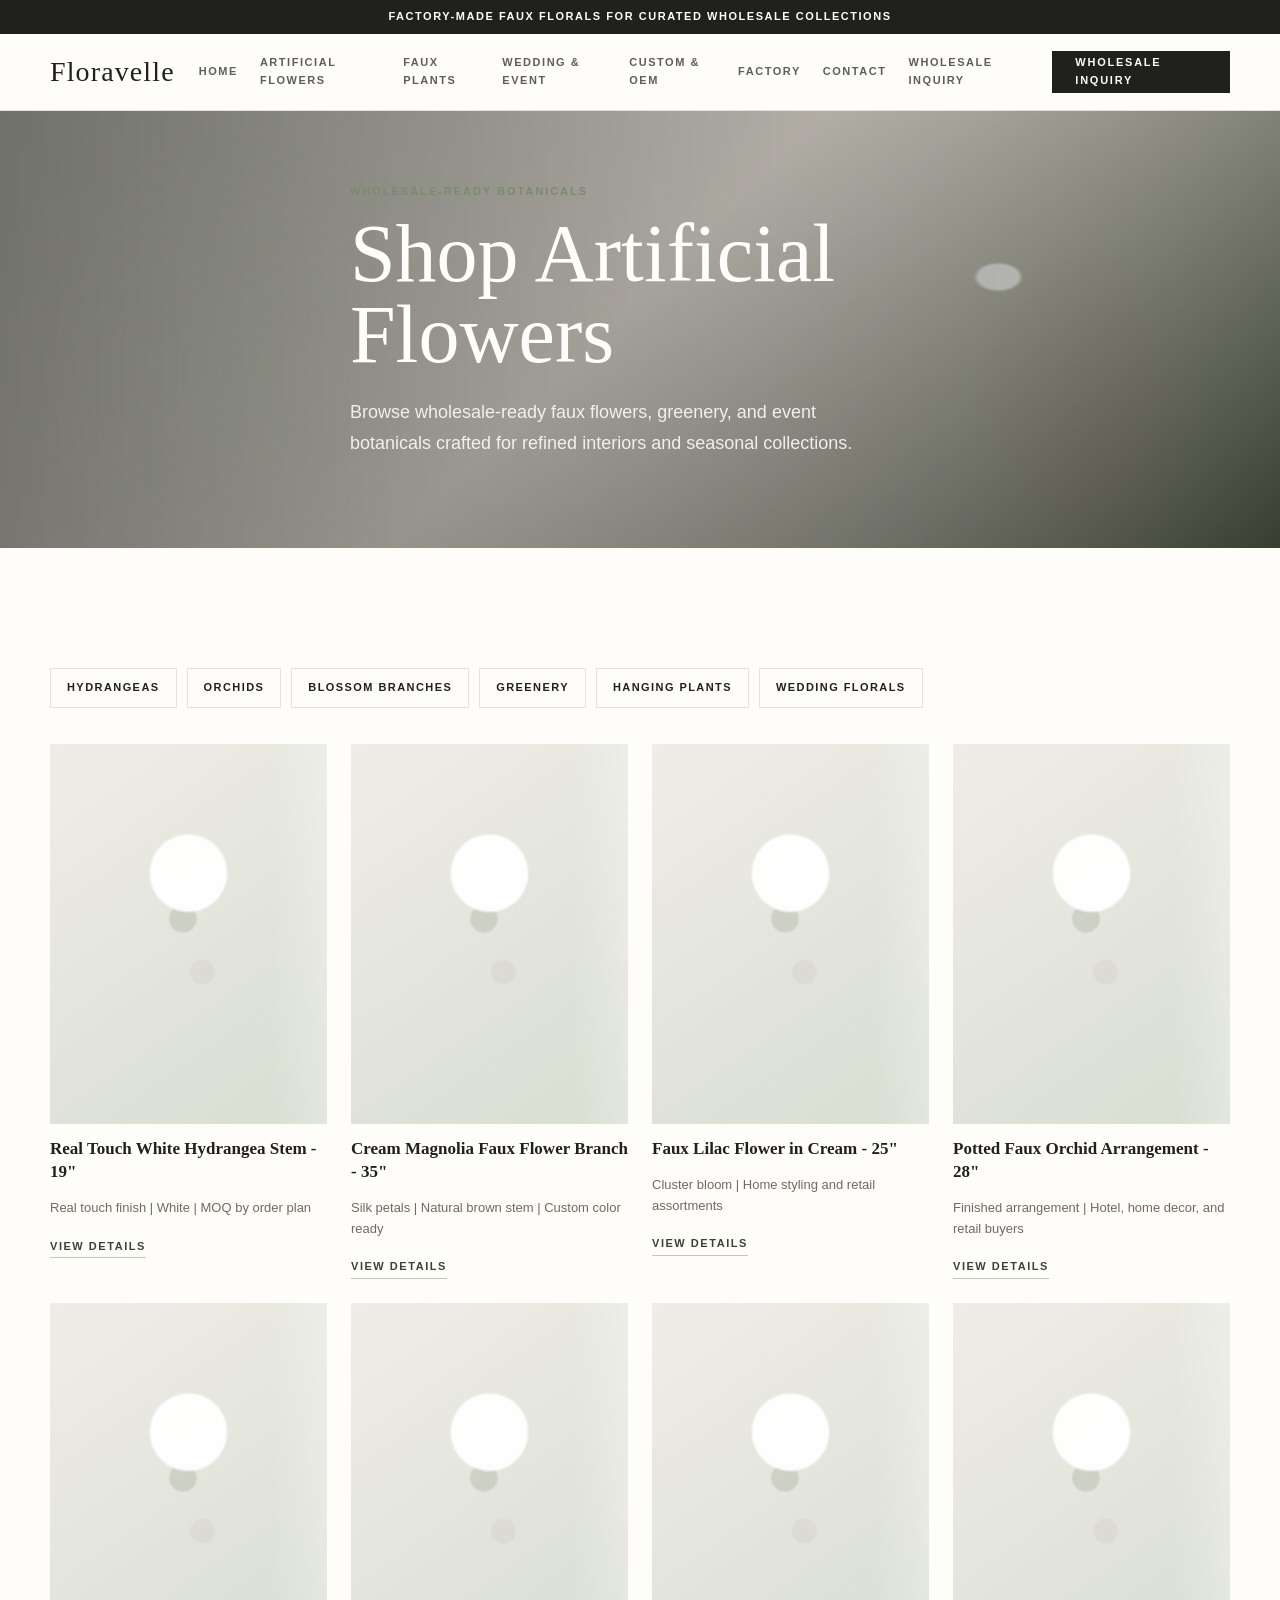
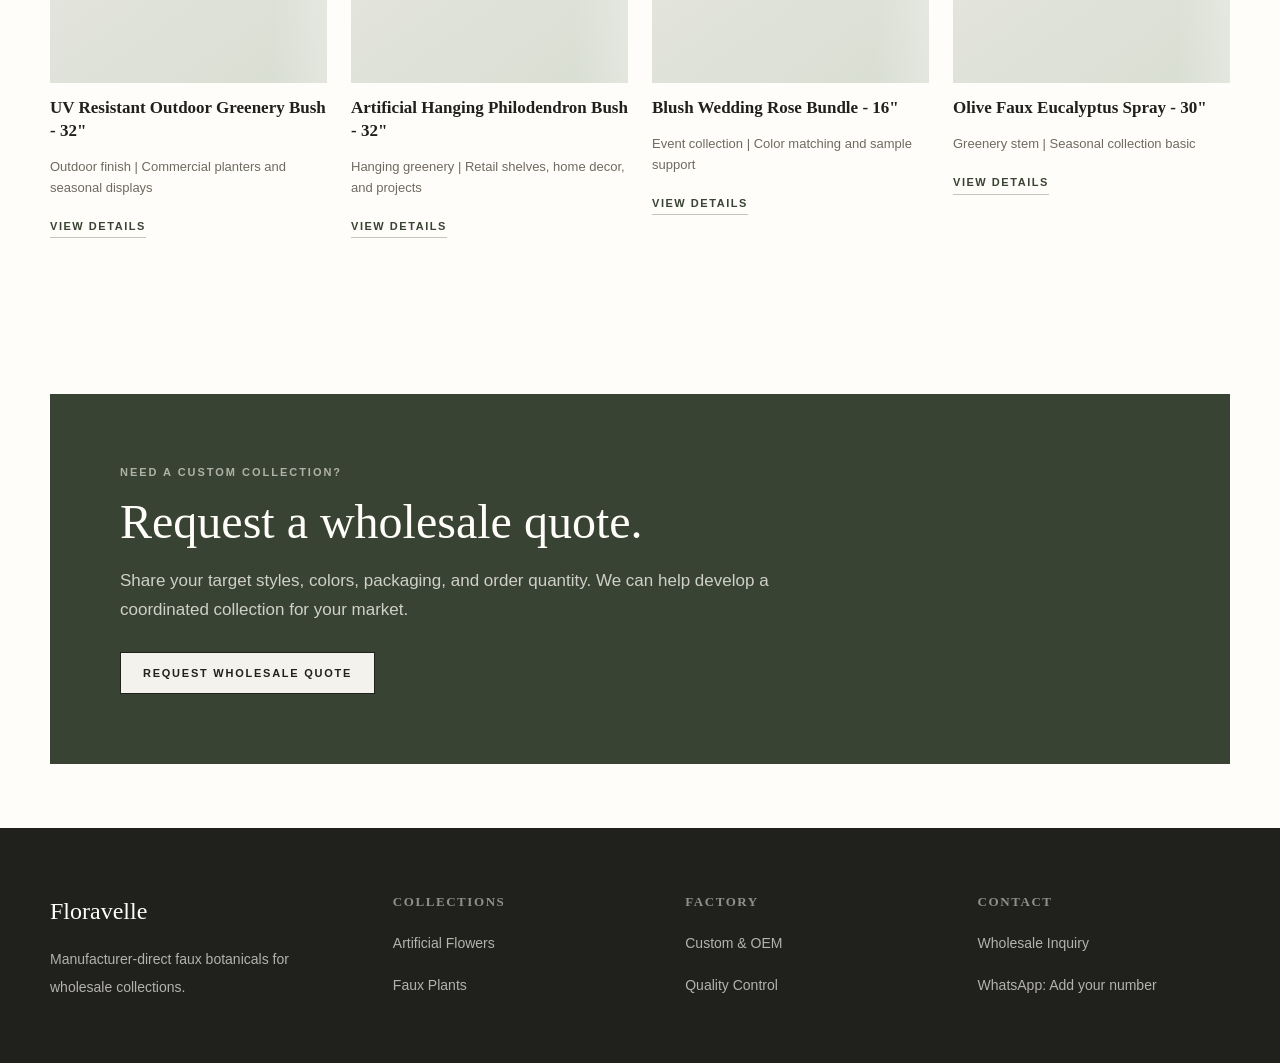
==== collections.html @ e28d82b3 "Initial Floravelle static prototype baseline" ====
<!doctype html>
<html lang="en" class="js">
<head>
  <meta charset="utf-8">
  <meta name="viewport" content="width=device-width, initial-scale=1">
  <title>Shop Artificial Flowers | Floravelle</title>
  <meta name="description" content="Wholesale-ready artificial flowers, faux greenery, hanging plants, and event botanicals for retailers, studios, and decor buyers.">
  <link rel="stylesheet" href="assets/css/styles.css">
  <script src="assets/js/site.js" defer></script>
</head>
<body>
  <div class="site-shell">
    <div class="top-note">Factory-made faux florals for curated wholesale collections</div>
    <header class="site-header">
      <div class="container nav">
        <a class="brand" href="index.html" data-brand>Floravelle</a>
        <button class="menu-toggle" type="button" aria-expanded="false" aria-label="Open navigation" data-menu-toggle>Menu</button>
        <nav class="nav-links" aria-label="Primary navigation" data-nav-links>
          <a href="index.html">Home</a>
          <a href="collections.html">Artificial Flowers</a>
          <a href="collections.html#plants">Faux Plants</a>
          <a href="collections.html#wedding">Wedding & Event</a>
          <a href="custom-oem.html">Custom & OEM</a>
          <a href="factory.html">Factory</a>
          <a href="contact.html">Contact</a>
          <a href="contact.html">Wholesale Inquiry</a>
        </nav>
        <a class="nav-action" href="contact.html">Wholesale Inquiry</a>
      </div>
    </header>

    <main>
      <section class="hero narrow">
        <div class="container hero-content">
          <div class="section-kicker">Wholesale-ready botanicals</div>
          <h1>Shop Artificial Flowers</h1>
          <p>Browse wholesale-ready faux flowers, greenery, and event botanicals crafted for refined interiors and seasonal collections.</p>
        </div>
      </section>

      <section class="section">
        <div class="container">
          <div class="filter-row" aria-label="Collection filters">
            <a class="chip" href="#hydrangeas">Hydrangeas</a>
            <a class="chip" href="#orchids">Orchids</a>
            <a class="chip" href="#branches">Blossom Branches</a>
            <a class="chip" href="#plants">Greenery</a>
            <a class="chip" href="#plants">Hanging Plants</a>
            <a class="chip" href="#wedding">Wedding Florals</a>
          </div>

          <div class="product-grid reveal-children">
            <article class="product-card" id="hydrangeas">
              <div class="product-image tall"></div>
              <h2 class="product-title">Real Touch White Hydrangea Stem - 19"</h2>
              <p class="product-meta">Real touch finish | White | MOQ by order plan</p>
              <a class="text-link" href="product.html">View Details</a>
            </article>
            <article class="product-card">
              <div class="product-image tall"></div>
              <h2 class="product-title">Cream Magnolia Faux Flower Branch - 35"</h2>
              <p class="product-meta">Silk petals | Natural brown stem | Custom color ready</p>
              <a class="text-link" href="product.html">View Details</a>
            </article>
            <article class="product-card">
              <div class="product-image tall"></div>
              <h2 class="product-title">Faux Lilac Flower in Cream - 25"</h2>
              <p class="product-meta">Cluster bloom | Home styling and retail assortments</p>
              <a class="text-link" href="product.html">View Details</a>
            </article>
            <article class="product-card" id="orchids">
              <div class="product-image tall"></div>
              <h2 class="product-title">Potted Faux Orchid Arrangement - 28"</h2>
              <p class="product-meta">Finished arrangement | Hotel, home decor, and retail buyers</p>
              <a class="text-link" href="product.html">View Details</a>
            </article>
            <article class="product-card" id="plants">
              <div class="product-image tall"></div>
              <h2 class="product-title">UV Resistant Outdoor Greenery Bush - 32"</h2>
              <p class="product-meta">Outdoor finish | Commercial planters and seasonal displays</p>
              <a class="text-link" href="product.html">View Details</a>
            </article>
            <article class="product-card">
              <div class="product-image tall"></div>
              <h2 class="product-title">Artificial Hanging Philodendron Bush - 32"</h2>
              <p class="product-meta">Hanging greenery | Retail shelves, home decor, and projects</p>
              <a class="text-link" href="product.html">View Details</a>
            </article>
            <article class="product-card" id="wedding">
              <div class="product-image tall"></div>
              <h2 class="product-title">Blush Wedding Rose Bundle - 16"</h2>
              <p class="product-meta">Event collection | Color matching and sample support</p>
              <a class="text-link" href="product.html">View Details</a>
            </article>
            <article class="product-card" id="branches">
              <div class="product-image tall"></div>
              <h2 class="product-title">Olive Faux Eucalyptus Spray - 30"</h2>
              <p class="product-meta">Greenery stem | Seasonal collection basic</p>
              <a class="text-link" href="product.html">View Details</a>
            </article>
          </div>
        </div>
      </section>

      <section class="section compact">
        <div class="container inquiry-panel">
          <div class="section-kicker">Need a custom collection?</div>
          <h2 class="section-title">Request a wholesale quote.</h2>
          <p class="lead">Share your target styles, colors, packaging, and order quantity. We can help develop a coordinated collection for your market.</p>
          <div class="button-row">
            <a class="btn secondary" href="contact.html">Request Wholesale Quote</a>
          </div>
        </div>
      </section>
    </main>

    <footer class="footer">
      <div class="container footer-grid">
        <div><h3 data-brand>Floravelle</h3><p>Manufacturer-direct faux botanicals for wholesale collections.</p></div>
        <div><h4>Collections</h4><p><a href="collections.html">Artificial Flowers</a></p><p><a href="collections.html#plants">Faux Plants</a></p></div>
        <div><h4>Factory</h4><p><a href="custom-oem.html">Custom & OEM</a></p><p><a href="factory.html">Quality Control</a></p></div>
        <div><h4>Contact</h4><p><a href="contact.html">Wholesale Inquiry</a></p><p>WhatsApp: Add your number</p></div>
      </div>
    </footer>
  </div>
</body>
</html>
---- assets/css/styles.css ----
:root {
  --warm-white: #f7f5f1;
  --paper: #fffdf9;
  --soft-gray: #e8e6e1;
  --charcoal: #20201d;
  --muted: #6f6a61;
  --sage: #7a8b6f;
  --olive: #394333;
  --wine: #8b4a4a;
  --line: rgba(32, 32, 29, 0.12);
  --shadow-sm: 0 2px 8px rgba(32, 32, 29, 0.06);
  --shadow-md: 0 8px 30px rgba(32, 32, 29, 0.10);
  --shadow-lg: 0 24px 70px rgba(32, 32, 29, 0.14);
  --max: 1180px;
  --serif: Georgia, "Times New Roman", serif;
  --sans: "Segoe UI", Arial, sans-serif;
  --ease-out: cubic-bezier(0.16, 1, 0.3, 1);
  --ease-in-out: cubic-bezier(0.65, 0, 0.35, 1);
  --duration: 0.4s;
  --duration-slow: 0.7s;
}

* {
  box-sizing: border-box;
}

html {
  scroll-behavior: smooth;
  -webkit-font-smoothing: antialiased;
  -moz-osx-font-smoothing: grayscale;
}

body {
  margin: 0;
  background: var(--warm-white);
  color: var(--charcoal);
  font-family: var(--sans);
  line-height: 1.6;
  overflow-x: hidden;
}

a {
  color: inherit;
  text-decoration: none;
}

img {
  display: block;
  max-width: 100%;
}

.site-shell {
  min-height: 100vh;
  background: var(--paper);
}

.container {
  width: min(var(--max), calc(100vw - 40px));
  margin: 0 auto;
}

/* ── Top Note ─────────────────────────── */

.top-note {
  padding: 8px 16px;
  background: var(--charcoal);
  color: var(--paper);
  text-align: center;
  font-size: 11px;
  font-weight: 700;
  letter-spacing: 0.14em;
  text-transform: uppercase;
}

/* ── Header ──────────────────────────── */

.site-header {
  position: sticky;
  top: 0;
  z-index: 20;
  border-bottom: 1px solid var(--line);
  background: rgba(255, 253, 249, 0.92);
  backdrop-filter: blur(16px);
  -webkit-backdrop-filter: blur(16px);
  transition: border-color var(--duration) var(--ease-out);
}

.nav {
  position: relative;
  display: flex;
  align-items: center;
  justify-content: space-between;
  gap: 24px;
  min-height: 76px;
}

.brand {
  font-family: var(--serif);
  font-size: 28px;
  line-height: 1;
  letter-spacing: 0.04em;
  transition: opacity var(--duration) var(--ease-out);
}

.brand:hover {
  opacity: 0.7;
}

.nav-links {
  display: flex;
  align-items: center;
  gap: 22px;
  font-size: 11px;
  font-weight: 700;
  letter-spacing: 0.14em;
  text-transform: uppercase;
}

.nav-links a {
  position: relative;
  color: rgba(32, 32, 29, 0.72);
  padding: 4px 0;
  transition: color var(--duration) var(--ease-out);
}

.nav-links a::after {
  content: "";
  position: absolute;
  left: 0;
  right: 0;
  bottom: 0;
  height: 1px;
  background: var(--charcoal);
  transform: scaleX(0);
  transform-origin: right;
  transition: transform var(--duration) var(--ease-out);
}

.nav-links a:hover {
  color: var(--charcoal);
}

.nav-links a:hover::after {
  transform: scaleX(1);
  transform-origin: left;
}

.nav-action,
.btn {
  display: inline-flex;
  align-items: center;
  justify-content: center;
  min-height: 42px;
  border: 1px solid var(--charcoal);
  background: var(--charcoal);
  color: var(--paper);
  padding: 0 22px;
  font-size: 11px;
  font-weight: 800;
  letter-spacing: 0.16em;
  text-transform: uppercase;
  cursor: pointer;
  transition: all var(--duration) var(--ease-out);
  font-family: inherit;
}

.nav-action:hover,
.btn:hover {
  background: var(--olive);
  border-color: var(--olive);
  box-shadow: var(--shadow-sm);
}

.btn:active {
  transform: scale(0.97);
}

.btn.secondary {
  background: rgba(255, 253, 249, 0.82);
  color: var(--charcoal);
}

.btn.secondary:hover {
  background: var(--paper);
  border-color: var(--olive);
  color: var(--olive);
}

.btn.olive {
  border-color: var(--olive);
  background: var(--olive);
}

.btn.olive:hover {
  background: #2d3628;
  border-color: #2d3628;
}

.btn.light {
  border-color: rgba(255, 253, 249, 0.4);
  background: transparent;
  color: var(--paper);
}

.btn.light:hover {
  background: rgba(255, 253, 249, 0.12);
  border-color: var(--paper);
}

.menu-toggle {
  display: none;
}

/* ── Section Spacing ──────────────────── */

.section {
  padding: 92px 0;
}

.section.compact {
  padding: 64px 0;
}

.section-title {
  margin: 0 0 18px;
  font-family: var(--serif);
  font-size: clamp(30px, 4vw, 48px);
  font-weight: 400;
  line-height: 1.1;
}

.section-kicker {
  margin-bottom: 14px;
  color: var(--sage);
  font-size: 11px;
  font-weight: 800;
  letter-spacing: 0.18em;
  text-transform: uppercase;
}

.lead {
  max-width: 690px;
  color: var(--muted);
  font-size: 17px;
  line-height: 1.7;
}

/* ── Hero ─────────────────────────────── */

.hero {
  min-height: 680px;
  display: grid;
  align-items: center;
  color: var(--paper);
  position: relative;
  overflow: hidden;
  background:
    linear-gradient(90deg, rgba(32, 32, 29, 0.58), rgba(32, 32, 29, 0.18) 46%, rgba(247, 245, 241, 0.08)),
    radial-gradient(ellipse 640px 480px at 76% 35%, rgba(255, 255, 255, 0.88) 0 8%, transparent 9% 100%),
    radial-gradient(ellipse 420px 320px at 81% 28%, rgba(255, 255, 255, 0.78) 0 3%, transparent 4% 100%),
    radial-gradient(ellipse 380px 260px at 83% 43%, rgba(255, 255, 255, 0.76) 0 4%, transparent 5% 100%),
    radial-gradient(ellipse 200px 200px at 70% 52%, rgba(255, 255, 255, 0.4) 0 2%, transparent 3% 100%),
    linear-gradient(135deg, #d8d1c4 0%, #f4efe6 36%, #bfc8b5 37%, #ede8dd 62%, #353931 63%, #1f211e 100%);
}

.hero::after {
  content: "";
  position: absolute;
  inset: 0;
  background:
    radial-gradient(ellipse 300px 400px at 18% 60%, rgba(122, 139, 111, 0.12), transparent 60%),
    radial-gradient(ellipse 200px 300px at 85% 70%, rgba(139, 74, 74, 0.08), transparent 60%);
  pointer-events: none;
}

.hero.narrow {
  min-height: 430px;
  background:
    linear-gradient(90deg, rgba(32, 32, 29, 0.56), rgba(32, 32, 29, 0.18)),
    radial-gradient(ellipse 500px 300px at 78% 38%, rgba(255, 255, 255, 0.7) 0 4%, transparent 5% 100%),
    linear-gradient(135deg, #d7d9ce, #f4efe5 48%, #3d4436);
}

.hero-content {
  width: 100%;
  max-width: 580px;
  padding: 72px 0;
  position: relative;
  z-index: 1;
}

.hero h1 {
  margin: 0 0 22px;
  font-family: var(--serif);
  font-size: clamp(44px, 7vw, 82px);
  font-weight: 400;
  line-height: 0.98;
  max-width: 12ch;
}

.hero p {
  width: min(100%, 540px);
  max-width: 540px;
  font-size: 18px;
  line-height: 1.7;
  opacity: 0.88;
}

/* ── Buttons Row ──────────────────────── */

.button-row {
  display: flex;
  flex-wrap: wrap;
  gap: 14px;
  margin-top: 28px;
}

/* ── Centered utility ─────────────────── */

.centered {
  text-align: center;
}

.centered .lead {
  margin-left: auto;
  margin-right: auto;
}

/* ── Grids ────────────────────────────── */

.category-grid,
.product-grid,
.feature-grid,
.process-grid,
.stats-grid {
  display: grid;
  gap: 24px;
}

.category-grid {
  grid-template-columns: repeat(6, 1fr);
  text-align: center;
  margin-top: 42px;
}

.product-grid {
  grid-template-columns: repeat(4, 1fr);
  margin-top: 36px;
}

.feature-grid {
  grid-template-columns: repeat(4, 1fr);
}

.stats-grid {
  grid-template-columns: repeat(3, 1fr);
  margin-top: 28px;
}

/* ── Category Cards ───────────────────── */

.category-image {
  aspect-ratio: 1;
  margin-bottom: 14px;
  border-radius: 50%;
  overflow: hidden;
  transition: transform var(--duration) var(--ease-out), box-shadow var(--duration) var(--ease-out);
  background:
    radial-gradient(circle at 48% 38%, #fffdf9 0 14%, transparent 15%),
    radial-gradient(circle at 56% 30%, rgba(122, 139, 111, 0.36) 0 4%, transparent 5%),
    radial-gradient(circle at 42% 55%, rgba(139, 74, 74, 0.10) 0 3%, transparent 4%),
    linear-gradient(145deg, #d6dccd, #f0ece3);
}

a:hover .category-image {
  transform: scale(1.06);
  box-shadow: var(--shadow-md);
}

.category-name,
.product-title,
.feature-title {
  font-family: var(--serif);
  font-size: 17px;
  line-height: 1.35;
  transition: color var(--duration) var(--ease-out);
}

a:hover .category-name {
  color: var(--sage);
}

/* ── Product Cards ────────────────────── */

.product-card {
  min-width: 0;
  transition: transform var(--duration) var(--ease-out);
}

.product-card:hover {
  transform: translateY(-4px);
}

.product-image,
.story-image,
.detail-image {
  min-height: 280px;
  transition: transform var(--duration-slow) var(--ease-out), box-shadow var(--duration) var(--ease-out);
  overflow: hidden;
  background:
    radial-gradient(circle at 50% 34%, rgba(255, 255, 255, 0.94) 0 13%, transparent 14% 100%),
    radial-gradient(circle at 48% 46%, rgba(122, 139, 111, 0.22) 0 5%, transparent 6% 100%),
    radial-gradient(circle at 55% 60%, rgba(139, 74, 74, 0.06) 0 4%, transparent 5% 100%),
    linear-gradient(145deg, #efede8, #d8ddd1);
}

.product-card:hover .product-image {
  box-shadow: var(--shadow-md);
}

.product-image.tall {
  min-height: 380px;
}

.product-meta,
.small-copy {
  color: var(--muted);
  font-size: 13px;
  line-height: 1.6;
}

.product-actions {
  display: flex;
  flex-wrap: wrap;
  gap: 10px;
  margin-top: 16px;
}

/* ── Text link ────────────────────────── */

.text-link {
  position: relative;
  display: inline-block;
  padding-bottom: 2px;
  border-bottom: 1px solid rgba(57, 67, 51, 0.3);
  color: var(--olive);
  font-size: 11px;
  font-weight: 800;
  letter-spacing: 0.14em;
  text-transform: uppercase;
  transition: border-color var(--duration) var(--ease-out), color var(--duration) var(--ease-out);
}

.text-link:hover {
  border-color: var(--olive);
  color: var(--charcoal);
}

/* ── Story Band ───────────────────────── */

.story-band {
  display: grid;
  grid-template-columns: 1fr 1fr;
  min-height: 430px;
  background: var(--soft-gray);
  overflow: hidden;
}

.story-copy {
  display: flex;
  flex-direction: column;
  justify-content: center;
  padding: 70px;
}

.story-image.home {
  background:
    linear-gradient(rgba(32, 32, 29, 0.08), rgba(32, 32, 29, 0.08)),
    radial-gradient(ellipse 300px 400px at 40% 55%, rgba(255, 255, 255, 0.6), transparent 60%),
    linear-gradient(135deg, #e8e0d3, #fbf8f1 48%, #9cac8d);
  transition: transform var(--duration-slow) var(--ease-out);
}

.story-image.event {
  background:
    linear-gradient(rgba(32, 32, 29, 0.08), rgba(32, 32, 29, 0.08)),
    radial-gradient(ellipse 300px 400px at 60% 50%, rgba(255, 255, 255, 0.5), transparent 60%),
    linear-gradient(135deg, #f2e9e1, #ffffff 40%, #c5b0a5 41%, #7f4d4d);
  transition: transform var(--duration-slow) var(--ease-out);
}

/* ── Split Layout ─────────────────────── */

.split {
  display: grid;
  grid-template-columns: 0.95fr 1.05fr;
  gap: 60px;
  align-items: center;
}

/* ── Capability List ──────────────────── */

.capability-list,
.process-list,
.clean-list {
  display: grid;
  gap: 14px;
  padding: 0;
  margin: 28px 0 0;
  list-style: none;
}

.clean-list {
  gap: 12px;
}

.clean-list li {
  padding: 12px 0;
  border-top: 1px solid var(--line);
  font-size: 15px;
  color: var(--muted);
}

.capability-list li,
.process-card,
.feature-card,
.stat-card {
  border-top: 1px solid var(--line);
  padding: 18px 0;
  transition: background var(--duration) var(--ease-out);
}

.capability-list li:hover {
  padding-left: 8px;
  transition: padding var(--duration) var(--ease-out);
}

.capability-list li strong,
.stat-card strong {
  display: block;
  margin-bottom: 4px;
  font-size: 15px;
}

/* ── Stat Cards ───────────────────────── */

.stat-card {
  text-align: center;
  padding: 24px 16px;
}

.stat-card strong {
  font-size: 16px;
  margin-bottom: 8px;
}

/* ── Process Cards ────────────────────── */

.process-grid {
  grid-template-columns: repeat(4, 1fr);
  margin-top: 36px;
}

.process-number {
  color: var(--sage);
  font-size: 12px;
  font-weight: 800;
  letter-spacing: 0.16em;
  margin-bottom: 12px;
}

/* ── Inquiry Panel ────────────────────── */

.inquiry-panel {
  background: var(--olive);
  color: var(--paper);
  padding: 70px;
}

.inquiry-panel .lead,
.inquiry-panel .small-copy {
  color: rgba(255, 253, 249, 0.76);
}

.inquiry-panel .section-kicker {
  color: rgba(255, 253, 249, 0.6);
}

.inquiry-panel .btn.secondary {
  background: rgba(255, 253, 249, 0.94);
}

.inquiry-panel .btn.secondary:hover {
  background: var(--paper);
}

/* ── Form ─────────────────────────────── */

.form-grid {
  display: grid;
  grid-template-columns: repeat(2, 1fr);
  gap: 16px;
}

.form-grid label {
  display: grid;
  gap: 8px;
  font-size: 12px;
  font-weight: 800;
  letter-spacing: 0.12em;
  text-transform: uppercase;
}

input,
textarea,
select {
  width: 100%;
  min-height: 44px;
  border: 1px solid var(--line);
  background: var(--paper);
  color: var(--charcoal);
  padding: 10px 14px;
  font: inherit;
  font-size: 15px;
  transition: border-color var(--duration) var(--ease-out), box-shadow var(--duration) var(--ease-out);
  outline: none;
}

input:focus,
textarea:focus,
select:focus {
  border-color: var(--sage);
  box-shadow: 0 0 0 3px rgba(122, 139, 111, 0.15);
}

textarea {
  min-height: 120px;
  resize: vertical;
}

select {
  appearance: none;
  background-image: url("data:image/svg+xml,%3Csvg xmlns='http://www.w3.org/2000/svg' width='12' height='8'%3E%3Cpath d='M1 1l5 5 5-5' stroke='%236f6a61' fill='none' stroke-width='1.5'/%3E%3C/svg%3E");
  background-repeat: no-repeat;
  background-position: right 14px center;
  padding-right: 36px;
  cursor: pointer;
}

.full {
  grid-column: 1 / -1;
}

/* ── Spec Table ───────────────────────── */

.spec-table {
  display: grid;
  margin-top: 22px;
}

.spec-row {
  display: grid;
  grid-template-columns: 190px 1fr;
  gap: 18px;
  border-top: 1px solid var(--line);
  padding: 16px 0;
}

.spec-label {
  font-size: 11px;
  font-weight: 800;
  letter-spacing: 0.14em;
  text-transform: uppercase;
  color: var(--muted);
}

/* ── Filter Chips ─────────────────────── */

.filter-row {
  display: flex;
  flex-wrap: wrap;
  gap: 10px;
  margin: 28px 0 36px;
}

.chip {
  border: 1px solid var(--line);
  background: var(--paper);
  padding: 10px 16px;
  font-size: 11px;
  font-weight: 800;
  letter-spacing: 0.13em;
  text-transform: uppercase;
  cursor: pointer;
  transition: all var(--duration) var(--ease-out);
}

.chip:hover {
  border-color: var(--charcoal);
  background: var(--charcoal);
  color: var(--paper);
  box-shadow: var(--shadow-sm);
}

/* ── Feature Cards ────────────────────── */

.feature-card {
  padding: 20px 0;
}

.feature-card .section-kicker {
  margin-bottom: 8px;
}

.feature-card .feature-title {
  margin: 0 0 10px;
}

/* ── Footer ───────────────────────────── */

.footer {
  background: var(--charcoal);
  color: var(--paper);
  padding: 64px 0 48px;
}

.footer-grid {
  display: grid;
  grid-template-columns: 1.2fr repeat(3, 1fr);
  gap: 40px;
}

.footer h3,
.footer h4 {
  margin-top: 0;
  font-family: var(--serif);
  font-weight: 400;
}

.footer h3 {
  font-size: 24px;
  margin-bottom: 12px;
}

.footer h4 {
  font-size: 13px;
  font-weight: 800;
  letter-spacing: 0.12em;
  text-transform: uppercase;
  margin-bottom: 16px;
  color: rgba(255, 253, 249, 0.5);
}

.footer a,
.footer p {
  color: rgba(255, 253, 249, 0.66);
  font-size: 14px;
  line-height: 2;
  transition: color var(--duration) var(--ease-out);
}

.footer a:hover {
  color: var(--paper);
}

/* ── Scroll Reveal ────────────────────── */

/* Only hide reveal elements when JS is available */
.js .reveal {
  opacity: 0;
  transform: translateY(32px);
  transition: opacity var(--duration-slow) var(--ease-out), transform var(--duration-slow) var(--ease-out);
}

.js .reveal.is-visible {
  opacity: 1;
  transform: translateY(0);
}

/* Stagger children reveal */
.js .reveal-children > * {
  opacity: 0;
  transform: translateY(24px);
  transition: opacity var(--duration-slow) var(--ease-out), transform var(--duration-slow) var(--ease-out);
}

.js .reveal-children.is-visible > *:nth-child(1) { transition-delay: 0.00s; }
.js .reveal-children.is-visible > *:nth-child(2) { transition-delay: 0.08s; }
.js .reveal-children.is-visible > *:nth-child(3) { transition-delay: 0.16s; }
.js .reveal-children.is-visible > *:nth-child(4) { transition-delay: 0.24s; }
.js .reveal-children.is-visible > *:nth-child(5) { transition-delay: 0.32s; }
.js .reveal-children.is-visible > *:nth-child(6) { transition-delay: 0.40s; }
.js .reveal-children.is-visible > *:nth-child(7) { transition-delay: 0.48s; }
.js .reveal-children.is-visible > *:nth-child(8) { transition-delay: 0.56s; }
.js .reveal-children.is-visible > * {
  opacity: 1;
  transform: translateY(0);
}

/* Hero content animates immediately */
.hero-content {
  opacity: 0;
  transform: translateY(20px);
  animation: fadeUp var(--duration-slow) 0.2s var(--ease-out) forwards;
}

@keyframes fadeUp {
  to {
    opacity: 1;
    transform: translateY(0);
  }
}

/* ── Shimmer for image placeholders ───── */

@keyframes shimmer {
  0%   { background-position: -200% center; }
  100% { background-position: 200% center; }
}

.product-image,
.story-image,
.detail-image,
.category-image {
  position: relative;
}

.product-image::after,
.story-image::after,
.detail-image::after {
  content: "";
  position: absolute;
  inset: 0;
  background: linear-gradient(90deg, transparent 40%, rgba(255,255,255,0.28) 50%, transparent 60%);
  background-size: 200% 100%;
  animation: shimmer 3s ease-in-out infinite;
  pointer-events: none;
}

/* ── Detail image ─────────────────────── */

.detail-image.product-image.tall {
  min-height: 480px;
}

/* ── hr / divider ─────────────────────── */

hr {
  border: none;
  border-top: 1px solid var(--line);
  margin: 0;
}

/* ── Responsive ───────────────────────── */

@media (max-width: 980px) {
  .nav {
    min-height: 70px;
  }

  .brand {
    max-width: calc(100% - 94px);
  }

  .category-grid {
    grid-template-columns: repeat(3, 1fr);
  }

  .product-grid,
  .feature-grid,
  .process-grid,
  .stats-grid,
  .story-band,
  .split,
  .footer-grid {
    grid-template-columns: 1fr;
  }

  .story-copy,
  .inquiry-panel {
    padding: 42px 28px;
  }

  .product-grid {
    grid-template-columns: repeat(2, 1fr);
  }

  .footer-grid {
    gap: 28px;
  }

  .hero {
    min-height: 560px;
  }

  .section {
    padding: 68px 0;
  }
}

@media (max-width: 600px) {
  .top-note {
    font-size: 10px;
    line-height: 1.35;
    letter-spacing: 0.08em;
  }

  .container {
    width: min(var(--max), calc(100vw - 28px));
  }

  .section {
    padding: 56px 0;
  }

  .section.compact {
    padding: 46px 0;
  }

  .brand {
    font-size: 23px;
  }

  .hero {
    min-height: 540px;
  }

  .hero h1 {
    font-size: 36px;
    max-width: 9ch;
  }

  .hero p {
    width: min(100%, 31ch);
    max-width: 31ch;
    font-size: 16px;
  }

  .hero-content {
    padding: 48px 0;
  }

  .category-grid,
  .product-grid,
  .form-grid {
    grid-template-columns: 1fr;
  }

  .spec-row {
    grid-template-columns: 1fr;
    gap: 6px;
  }

  .story-copy {
    padding: 36px 22px;
  }

  .inquiry-panel {
    padding: 40px 22px;
  }

  .button-row {
    gap: 10px;
  }

  .btn {
    padding: 0 16px;
    min-height: 40px;
    font-size: 10px;
  }
}

/* ── Mobile Navigation ────────────────── */

.menu-toggle {
  display: inline-flex;
  position: fixed;
  top: 46px;
  right: 14px;
  z-index: 80;
  border: 1px solid var(--line);
  background: var(--paper);
  padding: 10px 12px;
  color: var(--charcoal);
  font-size: 11px;
  font-weight: 800;
  letter-spacing: 0.14em;
  text-transform: uppercase;
  cursor: pointer;
  transition: background var(--duration) var(--ease-out);
}

.menu-toggle:hover {
  background: var(--soft-gray);
}

.nav-links {
  position: absolute;
  top: 70px;
  right: 0;
  left: 0;
  display: none;
  flex-direction: column;
  align-items: flex-start;
  padding: 22px 20px;
  background: var(--paper);
  border-bottom: 1px solid var(--line);
  opacity: 0;
  transform: translateY(-8px);
  transition: opacity var(--duration) var(--ease-out), transform var(--duration) var(--ease-out);
}

.nav-links.is-open {
  display: flex;
  opacity: 1;
  transform: translateY(0);
}

.nav-action {
  display: none;
}

@media (min-width: 981px) {
  .menu-toggle {
    display: none;
  }

  .nav-links {
    position: static;
    display: flex;
    flex-direction: row;
    align-items: center;
    padding: 0;
    background: transparent;
    border-bottom: 0;
    opacity: 1;
    transform: none;
  }

  .nav-action {
    display: inline-flex;
  }

  .brand {
    max-width: none;
  }
}
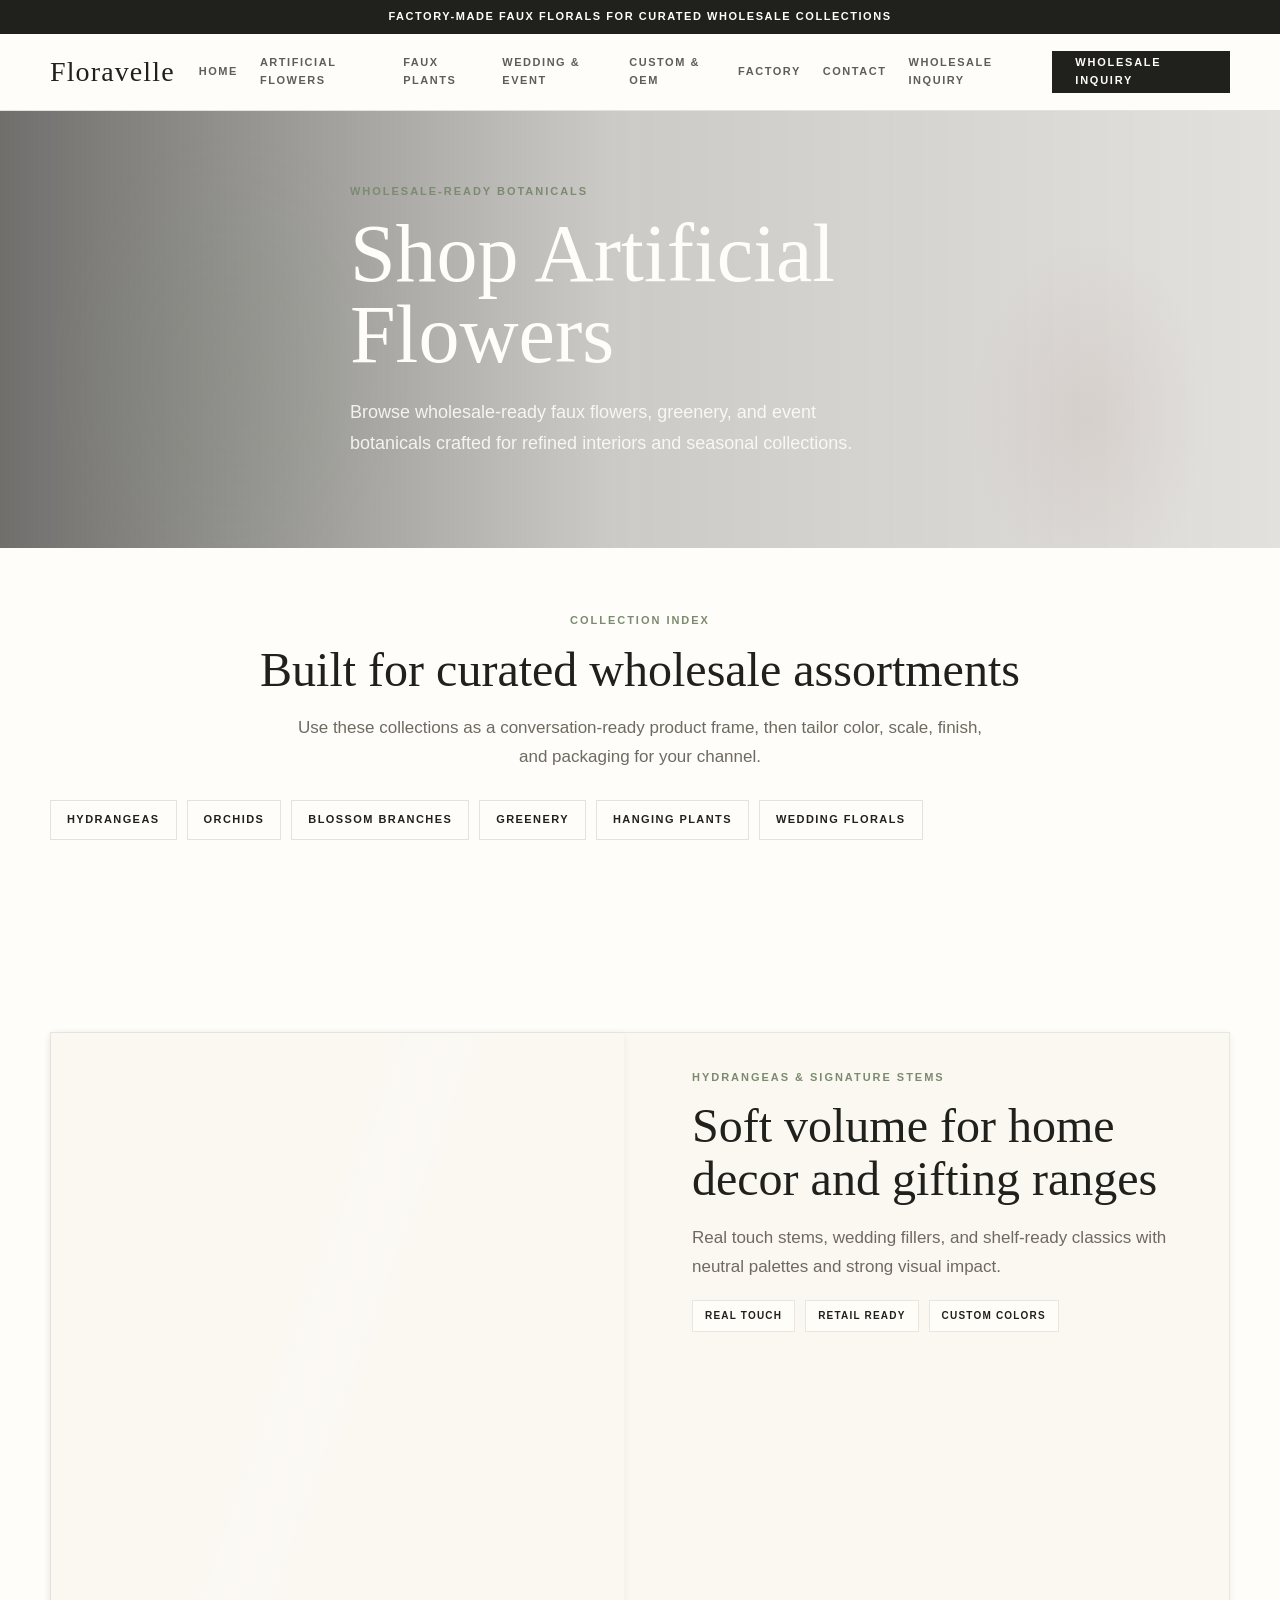
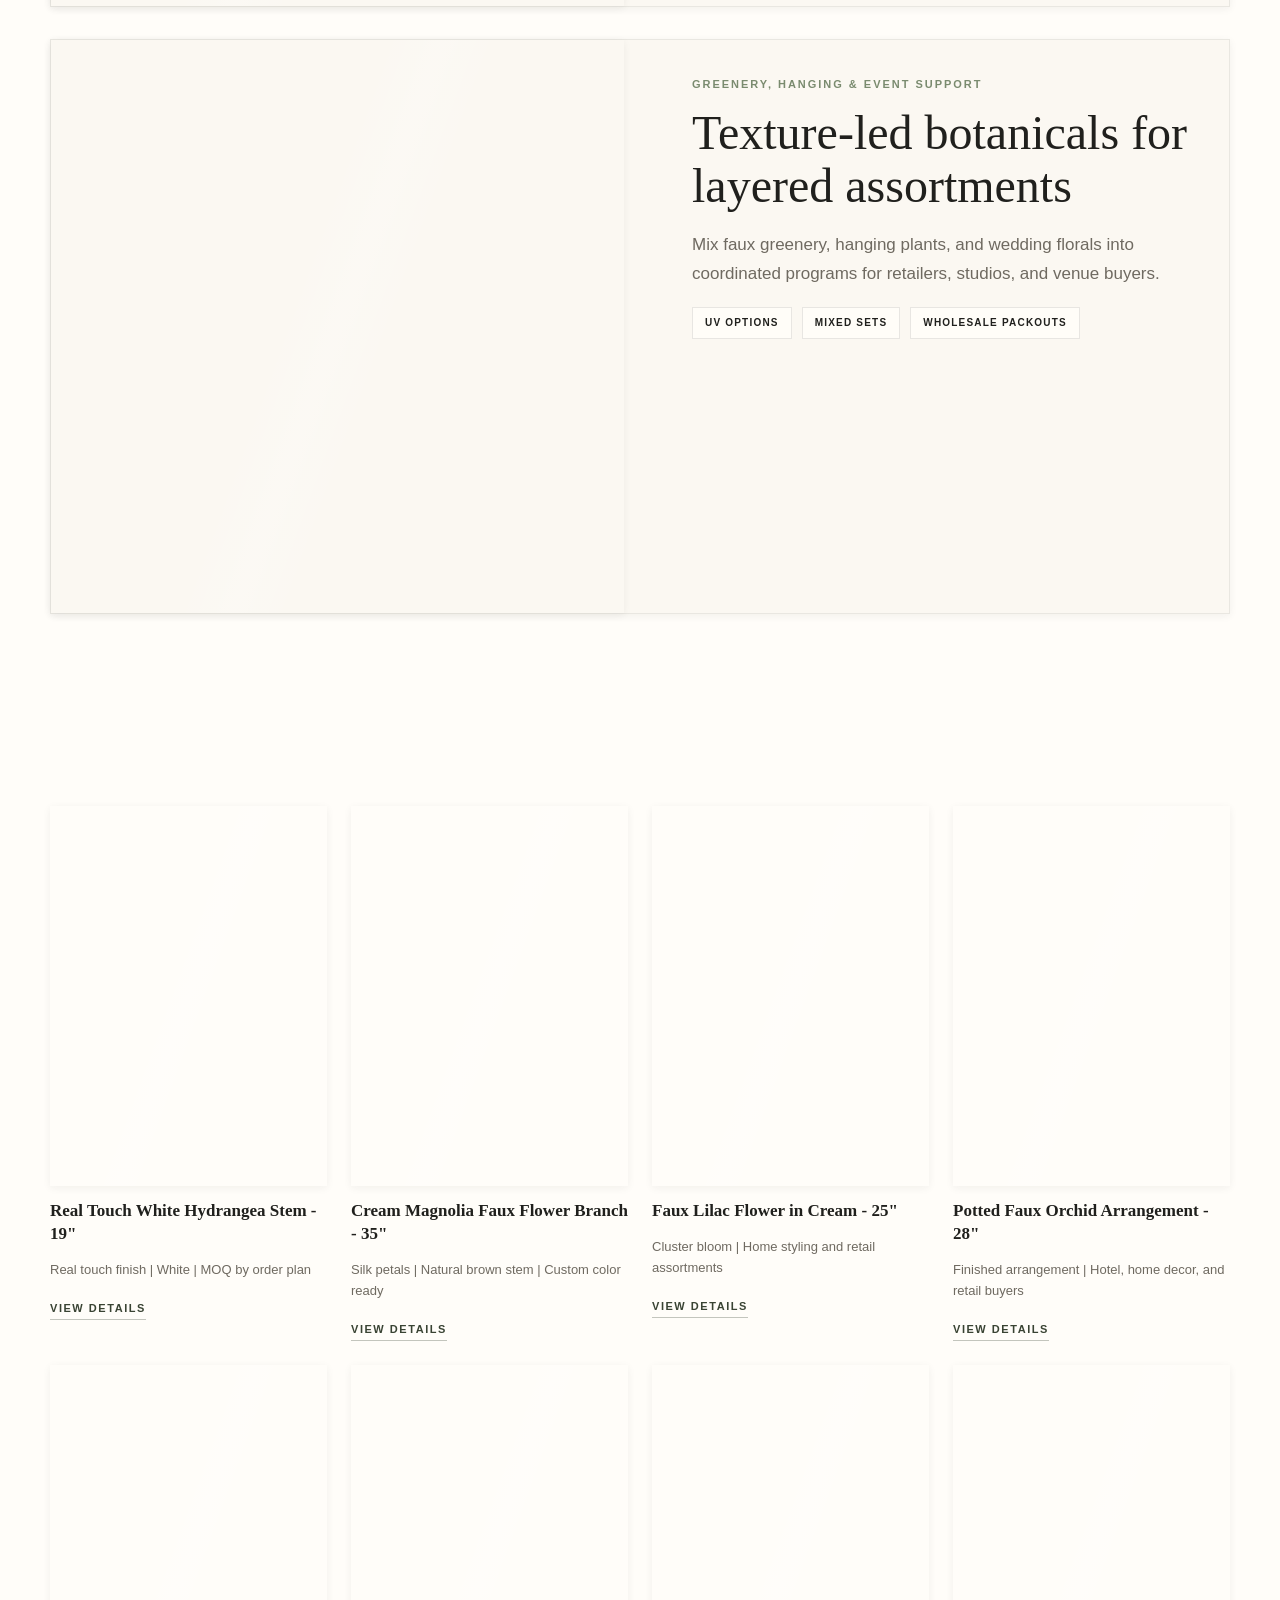
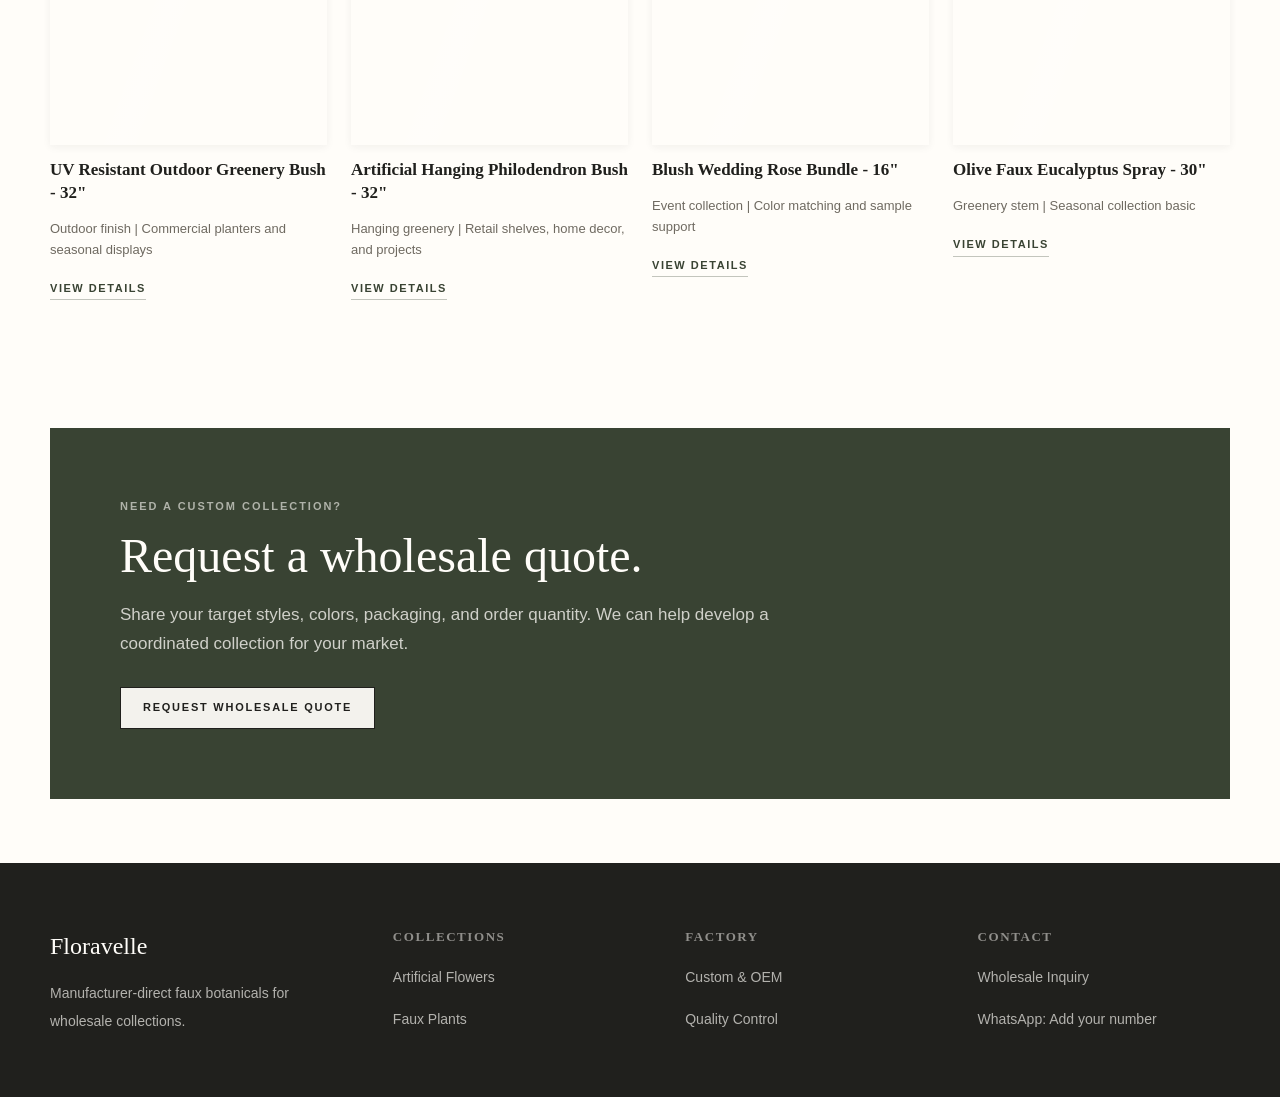
==== commit 2e13f4f3: "Build high-fidelity preview site v1" ====
--- a/collections.html
+++ b/collections.html
@@ -18,8 +18,8 @@
         <nav class="nav-links" aria-label="Primary navigation" data-nav-links>
           <a href="index.html">Home</a>
           <a href="collections.html">Artificial Flowers</a>
-          <a href="collections.html#plants">Faux Plants</a>
-          <a href="collections.html#wedding">Wedding & Event</a>
+          <a href="#plants">Faux Plants</a>
+          <a href="#wedding">Wedding & Event</a>
           <a href="custom-oem.html">Custom & OEM</a>
           <a href="factory.html">Factory</a>
           <a href="contact.html">Contact</a>
@@ -30,7 +30,7 @@
     </header>
 
     <main>
-      <section class="hero narrow">
+      <section class="hero narrow has-image" style="--hero-image:url('assets/images/generated/hero/subpage-hero-refined-botanicals.png');">
         <div class="container hero-content">
           <div class="section-kicker">Wholesale-ready botanicals</div>
           <h1>Shop Artificial Flowers</h1>
@@ -38,62 +38,101 @@
         </div>
       </section>
 
-      <section class="section">
-        <div class="container">
+      <section class="section compact">
+        <div class="container centered">
+          <div class="section-kicker">Collection Index</div>
+          <h2 class="section-title">Built for curated wholesale assortments</h2>
+          <p class="lead">Use these collections as a conversation-ready product frame, then tailor color, scale, finish, and packaging for your channel.</p>
           <div class="filter-row" aria-label="Collection filters">
             <a class="chip" href="#hydrangeas">Hydrangeas</a>
             <a class="chip" href="#orchids">Orchids</a>
             <a class="chip" href="#branches">Blossom Branches</a>
             <a class="chip" href="#plants">Greenery</a>
-            <a class="chip" href="#plants">Hanging Plants</a>
+            <a class="chip" href="#hanging">Hanging Plants</a>
             <a class="chip" href="#wedding">Wedding Florals</a>
           </div>
+        </div>
+      </section>
 
+      <section class="section">
+        <div class="container">
+          <div class="collection-showcase surface-panel reveal" id="hydrangeas">
+            <div class="detail-image has-image square" style="--bg-image:url('assets/images/generated/category/hydrangea-category.png');" aria-hidden="true"></div>
+            <div class="collection-copy">
+              <div class="section-kicker">Hydrangeas & Signature Stems</div>
+              <h2 class="section-title">Soft volume for home decor and gifting ranges</h2>
+              <p class="lead">Real touch stems, wedding fillers, and shelf-ready classics with neutral palettes and strong visual impact.</p>
+              <div class="eyebrow-row">
+                <span class="pill">Real Touch</span>
+                <span class="pill">Retail Ready</span>
+                <span class="pill">Custom Colors</span>
+              </div>
+            </div>
+          </div>
+
+          <div class="collection-showcase surface-panel reveal" id="plants">
+            <div class="detail-image has-image square" style="--bg-image:url('assets/images/generated/category/greenery-category.png');" aria-hidden="true"></div>
+            <div class="collection-copy">
+              <div class="section-kicker">Greenery, Hanging & Event Support</div>
+              <h2 class="section-title">Texture-led botanicals for layered assortments</h2>
+              <p class="lead">Mix faux greenery, hanging plants, and wedding florals into coordinated programs for retailers, studios, and venue buyers.</p>
+              <div class="eyebrow-row">
+                <span class="pill">UV Options</span>
+                <span class="pill">Mixed Sets</span>
+                <span class="pill">Wholesale Packouts</span>
+              </div>
+            </div>
+          </div>
+        </div>
+      </section>
+
+      <section class="section compact">
+        <div class="container">
           <div class="product-grid reveal-children">
             <article class="product-card" id="hydrangeas">
-              <div class="product-image tall"></div>
+              <div class="product-image tall has-image" style="--bg-image:url('assets/images/generated/product/hydrangea-stem-white-19in.png');"></div>
               <h2 class="product-title">Real Touch White Hydrangea Stem - 19"</h2>
               <p class="product-meta">Real touch finish | White | MOQ by order plan</p>
               <a class="text-link" href="product.html">View Details</a>
             </article>
-            <article class="product-card">
-              <div class="product-image tall"></div>
+            <article class="product-card" id="branches">
+              <div class="product-image tall has-image" style="--bg-image:url('assets/images/generated/product/magnolia-branch-cream-35in.png');"></div>
               <h2 class="product-title">Cream Magnolia Faux Flower Branch - 35"</h2>
               <p class="product-meta">Silk petals | Natural brown stem | Custom color ready</p>
               <a class="text-link" href="product.html">View Details</a>
             </article>
             <article class="product-card">
-              <div class="product-image tall"></div>
+              <div class="product-image tall has-image" style="--bg-image:url('assets/images/generated/product/lilac-branch-cream-25in.png');"></div>
               <h2 class="product-title">Faux Lilac Flower in Cream - 25"</h2>
               <p class="product-meta">Cluster bloom | Home styling and retail assortments</p>
               <a class="text-link" href="product.html">View Details</a>
             </article>
             <article class="product-card" id="orchids">
-              <div class="product-image tall"></div>
+              <div class="product-image tall has-image" style="--bg-image:url('assets/images/generated/product/orchid-arrangement-white-28in.png');"></div>
               <h2 class="product-title">Potted Faux Orchid Arrangement - 28"</h2>
               <p class="product-meta">Finished arrangement | Hotel, home decor, and retail buyers</p>
               <a class="text-link" href="product.html">View Details</a>
             </article>
-            <article class="product-card" id="plants">
-              <div class="product-image tall"></div>
+            <article class="product-card">
+              <div class="product-image tall has-image" style="--bg-image:url('assets/images/generated/product/uv-greenery-bush-32in.png');"></div>
               <h2 class="product-title">UV Resistant Outdoor Greenery Bush - 32"</h2>
               <p class="product-meta">Outdoor finish | Commercial planters and seasonal displays</p>
               <a class="text-link" href="product.html">View Details</a>
             </article>
-            <article class="product-card">
-              <div class="product-image tall"></div>
+            <article class="product-card" id="hanging">
+              <div class="product-image tall has-image" style="--bg-image:url('assets/images/generated/product/hanging-philodendron-32in.png');"></div>
               <h2 class="product-title">Artificial Hanging Philodendron Bush - 32"</h2>
               <p class="product-meta">Hanging greenery | Retail shelves, home decor, and projects</p>
               <a class="text-link" href="product.html">View Details</a>
             </article>
             <article class="product-card" id="wedding">
-              <div class="product-image tall"></div>
+              <div class="product-image tall has-image" style="--bg-image:url('assets/images/generated/product/wedding-rose-bundle-16in.png');"></div>
               <h2 class="product-title">Blush Wedding Rose Bundle - 16"</h2>
               <p class="product-meta">Event collection | Color matching and sample support</p>
               <a class="text-link" href="product.html">View Details</a>
             </article>
-            <article class="product-card" id="branches">
-              <div class="product-image tall"></div>
+            <article class="product-card">
+              <div class="product-image tall has-image" style="--bg-image:url('assets/images/generated/product/uv-greenery-bush-32in.png');"></div>
               <h2 class="product-title">Olive Faux Eucalyptus Spray - 30"</h2>
               <p class="product-meta">Greenery stem | Seasonal collection basic</p>
               <a class="text-link" href="product.html">View Details</a>
@@ -117,7 +156,7 @@
     <footer class="footer">
       <div class="container footer-grid">
         <div><h3 data-brand>Floravelle</h3><p>Manufacturer-direct faux botanicals for wholesale collections.</p></div>
-        <div><h4>Collections</h4><p><a href="collections.html">Artificial Flowers</a></p><p><a href="collections.html#plants">Faux Plants</a></p></div>
+        <div><h4>Collections</h4><p><a href="collections.html">Artificial Flowers</a></p><p><a href="#plants">Faux Plants</a></p></div>
         <div><h4>Factory</h4><p><a href="custom-oem.html">Custom & OEM</a></p><p><a href="factory.html">Quality Control</a></p></div>
         <div><h4>Contact</h4><p><a href="contact.html">Wholesale Inquiry</a></p><p>WhatsApp: Add your number</p></div>
       </div>
--- a/assets/css/styles.css
+++ b/assets/css/styles.css
@@ -261,6 +261,8 @@
     radial-gradient(ellipse 380px 260px at 83% 43%, rgba(255, 255, 255, 0.76) 0 4%, transparent 5% 100%),
     radial-gradient(ellipse 200px 200px at 70% 52%, rgba(255, 255, 255, 0.4) 0 2%, transparent 3% 100%),
     linear-gradient(135deg, #d8d1c4 0%, #f4efe6 36%, #bfc8b5 37%, #ede8dd 62%, #353931 63%, #1f211e 100%);
+  background-size: cover;
+  background-position: center;
 }
 
 .hero::after {
@@ -279,6 +281,20 @@
     linear-gradient(90deg, rgba(32, 32, 29, 0.56), rgba(32, 32, 29, 0.18)),
     radial-gradient(ellipse 500px 300px at 78% 38%, rgba(255, 255, 255, 0.7) 0 4%, transparent 5% 100%),
     linear-gradient(135deg, #d7d9ce, #f4efe5 48%, #3d4436);
+  background-size: cover;
+  background-position: center;
+}
+
+.hero.has-image {
+  background-image:
+    linear-gradient(90deg, rgba(24, 24, 22, 0.6), rgba(24, 24, 22, 0.18) 42%, rgba(24, 24, 22, 0.08)),
+    var(--hero-image);
+}
+
+.hero.narrow.has-image {
+  background-image:
+    linear-gradient(90deg, rgba(24, 24, 22, 0.62), rgba(24, 24, 22, 0.22) 48%, rgba(24, 24, 22, 0.12)),
+    var(--hero-image);
 }
 
 .hero-content {
@@ -364,6 +380,7 @@
   margin-bottom: 14px;
   border-radius: 50%;
   overflow: hidden;
+  border: 1px solid rgba(32, 32, 29, 0.08);
   transition: transform var(--duration) var(--ease-out), box-shadow var(--duration) var(--ease-out);
   background:
     radial-gradient(circle at 48% 38%, #fffdf9 0 14%, transparent 15%),
@@ -407,11 +424,23 @@
   min-height: 280px;
   transition: transform var(--duration-slow) var(--ease-out), box-shadow var(--duration) var(--ease-out);
   overflow: hidden;
+  background-size: cover;
+  background-position: center;
   background:
     radial-gradient(circle at 50% 34%, rgba(255, 255, 255, 0.94) 0 13%, transparent 14% 100%),
     radial-gradient(circle at 48% 46%, rgba(122, 139, 111, 0.22) 0 5%, transparent 6% 100%),
     radial-gradient(circle at 55% 60%, rgba(139, 74, 74, 0.06) 0 4%, transparent 5% 100%),
     linear-gradient(145deg, #efede8, #d8ddd1);
+}
+
+.category-image.has-image,
+.product-image.has-image,
+.story-image.has-image,
+.detail-image.has-image {
+  background-image: var(--bg-image);
+  background-size: cover;
+  background-position: center;
+  box-shadow: var(--shadow-sm);
 }
 
 .product-card:hover .product-image {
@@ -496,6 +525,166 @@
   grid-template-columns: 0.95fr 1.05fr;
   gap: 60px;
   align-items: center;
+}
+
+.surface-panel {
+  background: #fbf8f2;
+  border: 1px solid rgba(32, 32, 29, 0.08);
+  box-shadow: var(--shadow-sm);
+}
+
+.padded {
+  padding: 34px;
+}
+
+.surface-panel.padded {
+  padding: 34px;
+}
+
+.surface-panel.soft {
+  background: linear-gradient(180deg, rgba(255, 255, 255, 0.82), rgba(247, 245, 241, 0.92));
+}
+
+.collection-showcase,
+.detail-band,
+.contact-band {
+  display: grid;
+  grid-template-columns: 1fr 1fr;
+  gap: 32px;
+  align-items: stretch;
+}
+
+.collection-copy,
+.detail-copy {
+  padding: 36px;
+}
+
+.collection-showcase + .collection-showcase {
+  margin-top: 32px;
+}
+
+.eyebrow-row,
+.pill-list,
+.meta-list {
+  display: flex;
+  flex-wrap: wrap;
+  gap: 10px;
+}
+
+.eyebrow-row {
+  margin: 18px 0 22px;
+}
+
+.pill,
+.meta-pill {
+  display: inline-flex;
+  align-items: center;
+  min-height: 32px;
+  padding: 0 12px;
+  border: 1px solid rgba(32, 32, 29, 0.1);
+  background: rgba(255, 253, 249, 0.94);
+  color: var(--charcoal);
+  font-size: 10px;
+  font-weight: 800;
+  letter-spacing: 0.12em;
+  text-transform: uppercase;
+}
+
+.meta-pill {
+  background: rgba(57, 67, 51, 0.06);
+}
+
+.metric-grid {
+  display: grid;
+  grid-template-columns: repeat(3, 1fr);
+  gap: 18px;
+  margin-top: 26px;
+}
+
+.metric-card {
+  padding: 20px 18px;
+  border: 1px solid rgba(32, 32, 29, 0.08);
+  background: rgba(255, 253, 249, 0.72);
+}
+
+.metric-card strong {
+  display: block;
+  margin-bottom: 8px;
+  font-size: 13px;
+  letter-spacing: 0.08em;
+  text-transform: uppercase;
+}
+
+.media-stack {
+  display: grid;
+  gap: 18px;
+}
+
+.media-stack.two-up {
+  grid-template-columns: repeat(2, 1fr);
+}
+
+.media-tile {
+  min-height: 220px;
+}
+
+.media-tile.tall {
+  min-height: 320px;
+}
+
+.detail-image.square,
+.media-tile.square {
+  aspect-ratio: 1;
+  min-height: unset;
+}
+
+.quote-list {
+  display: grid;
+  gap: 14px;
+  margin-top: 26px;
+}
+
+.quote-item {
+  padding: 18px 20px;
+  border-left: 2px solid rgba(57, 67, 51, 0.22);
+  background: rgba(255, 253, 249, 0.68);
+}
+
+.quote-item strong {
+  display: block;
+  margin-bottom: 6px;
+  font-size: 12px;
+  letter-spacing: 0.12em;
+  text-transform: uppercase;
+}
+
+.section-divider {
+  margin: 36px 0 0;
+  border-top: 1px solid var(--line);
+}
+
+.contact-card-grid,
+.trust-grid {
+  display: grid;
+  grid-template-columns: repeat(3, 1fr);
+  gap: 20px;
+  margin-top: 28px;
+}
+
+.contact-card,
+.trust-card {
+  padding: 22px 20px;
+  border: 1px solid rgba(32, 32, 29, 0.08);
+  background: rgba(255, 253, 249, 0.74);
+}
+
+.contact-card h3,
+.trust-card h3 {
+  margin: 0 0 8px;
+  font-family: var(--serif);
+  font-size: 22px;
+  font-weight: 400;
+  line-height: 1.15;
 }
 
 /* ── Capability List ──────────────────── */
@@ -837,6 +1026,12 @@
   pointer-events: none;
 }
 
+.product-image.has-image::after,
+.story-image.has-image::after,
+.detail-image.has-image::after {
+  background: linear-gradient(110deg, transparent 42%, rgba(255,255,255,0.16) 50%, transparent 58%);
+}
+
 /* ── Detail image ─────────────────────── */
 
 .detail-image.product-image.tall {
@@ -870,15 +1065,31 @@
   .feature-grid,
   .process-grid,
   .stats-grid,
+  .metric-grid,
+  .contact-card-grid,
+  .trust-grid,
   .story-band,
   .split,
+  .collection-showcase,
+  .detail-band,
+  .contact-band,
   .footer-grid {
     grid-template-columns: 1fr;
   }
 
   .story-copy,
+  .collection-copy,
+  .detail-copy,
   .inquiry-panel {
     padding: 42px 28px;
+  }
+
+  .surface-panel.padded {
+    padding: 28px;
+  }
+
+  .padded {
+    padding: 28px;
   }
 
   .product-grid {
@@ -942,6 +1153,7 @@
 
   .category-grid,
   .product-grid,
+  .media-stack.two-up,
   .form-grid {
     grid-template-columns: 1fr;
   }
@@ -953,6 +1165,15 @@
 
   .story-copy {
     padding: 36px 22px;
+  }
+
+  .collection-copy,
+  .detail-copy {
+    padding: 30px 22px;
+  }
+
+  .padded {
+    padding: 22px;
   }
 
   .inquiry-panel {
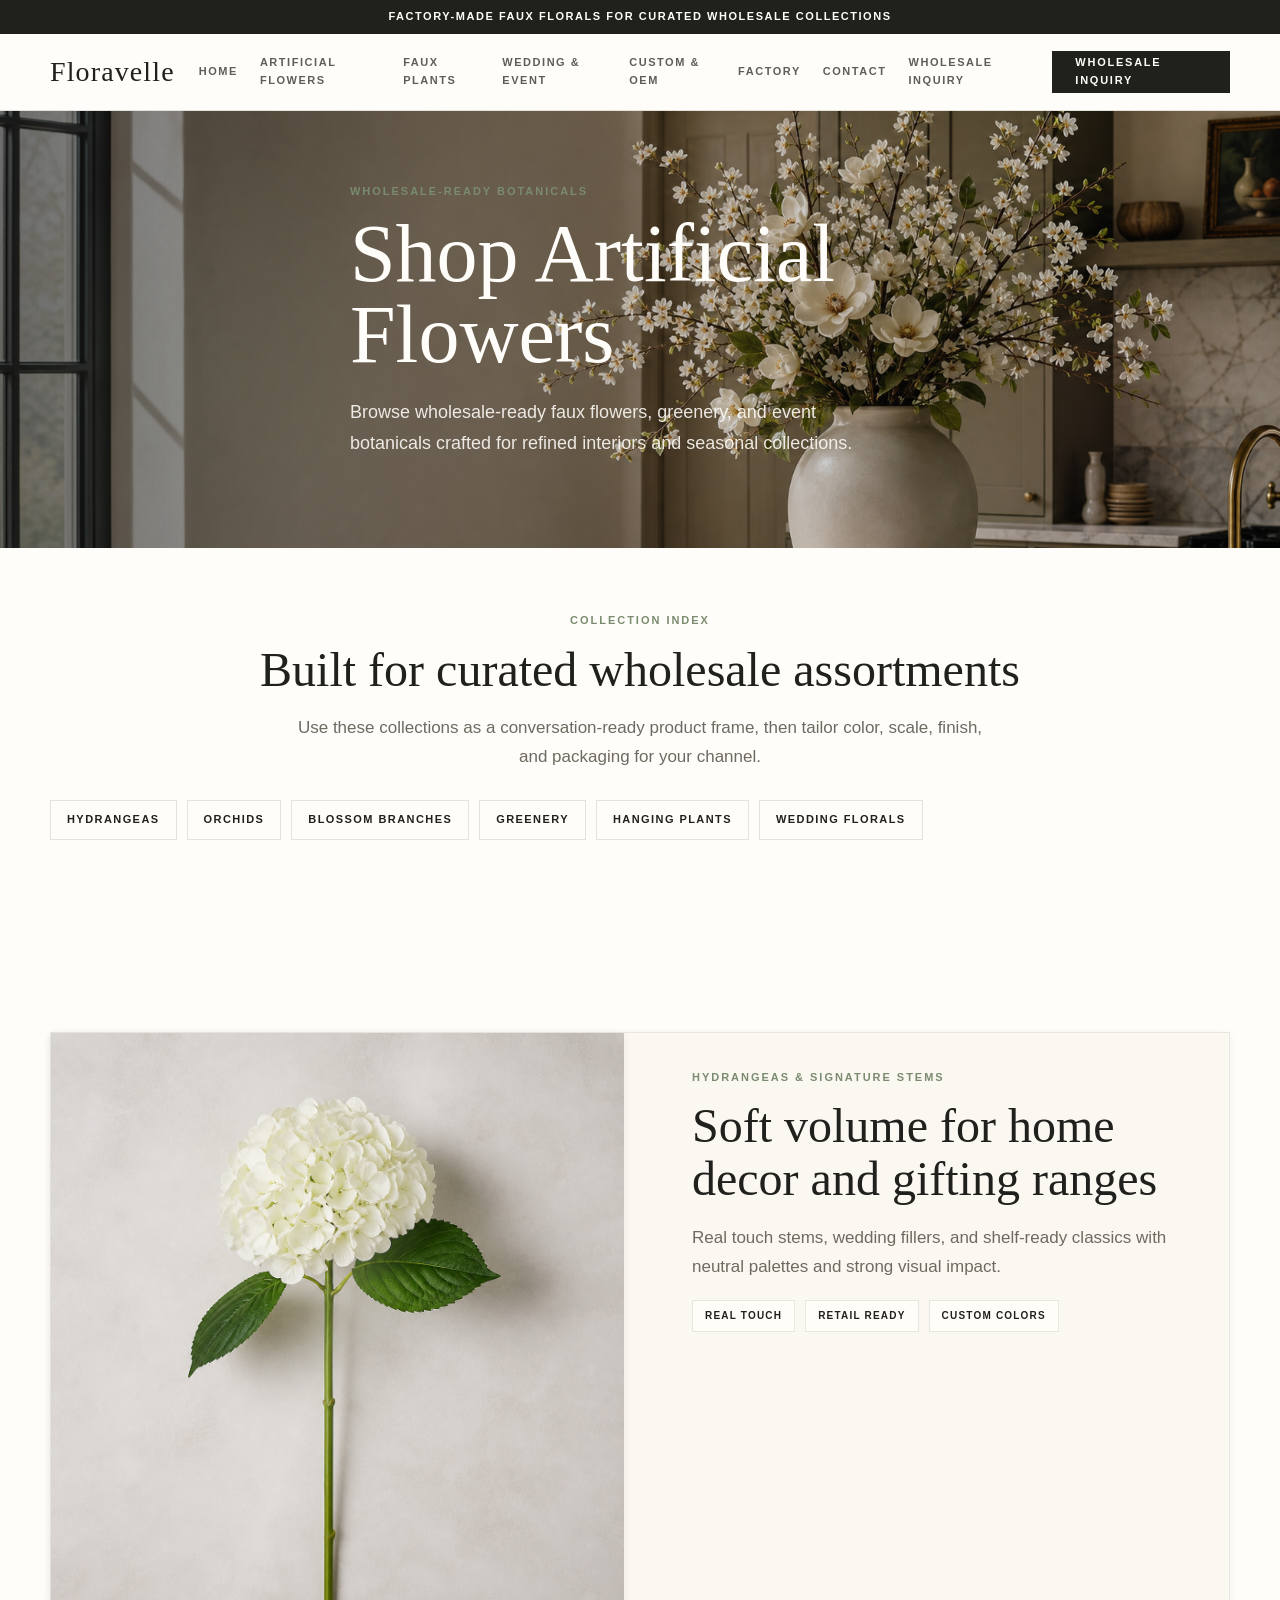
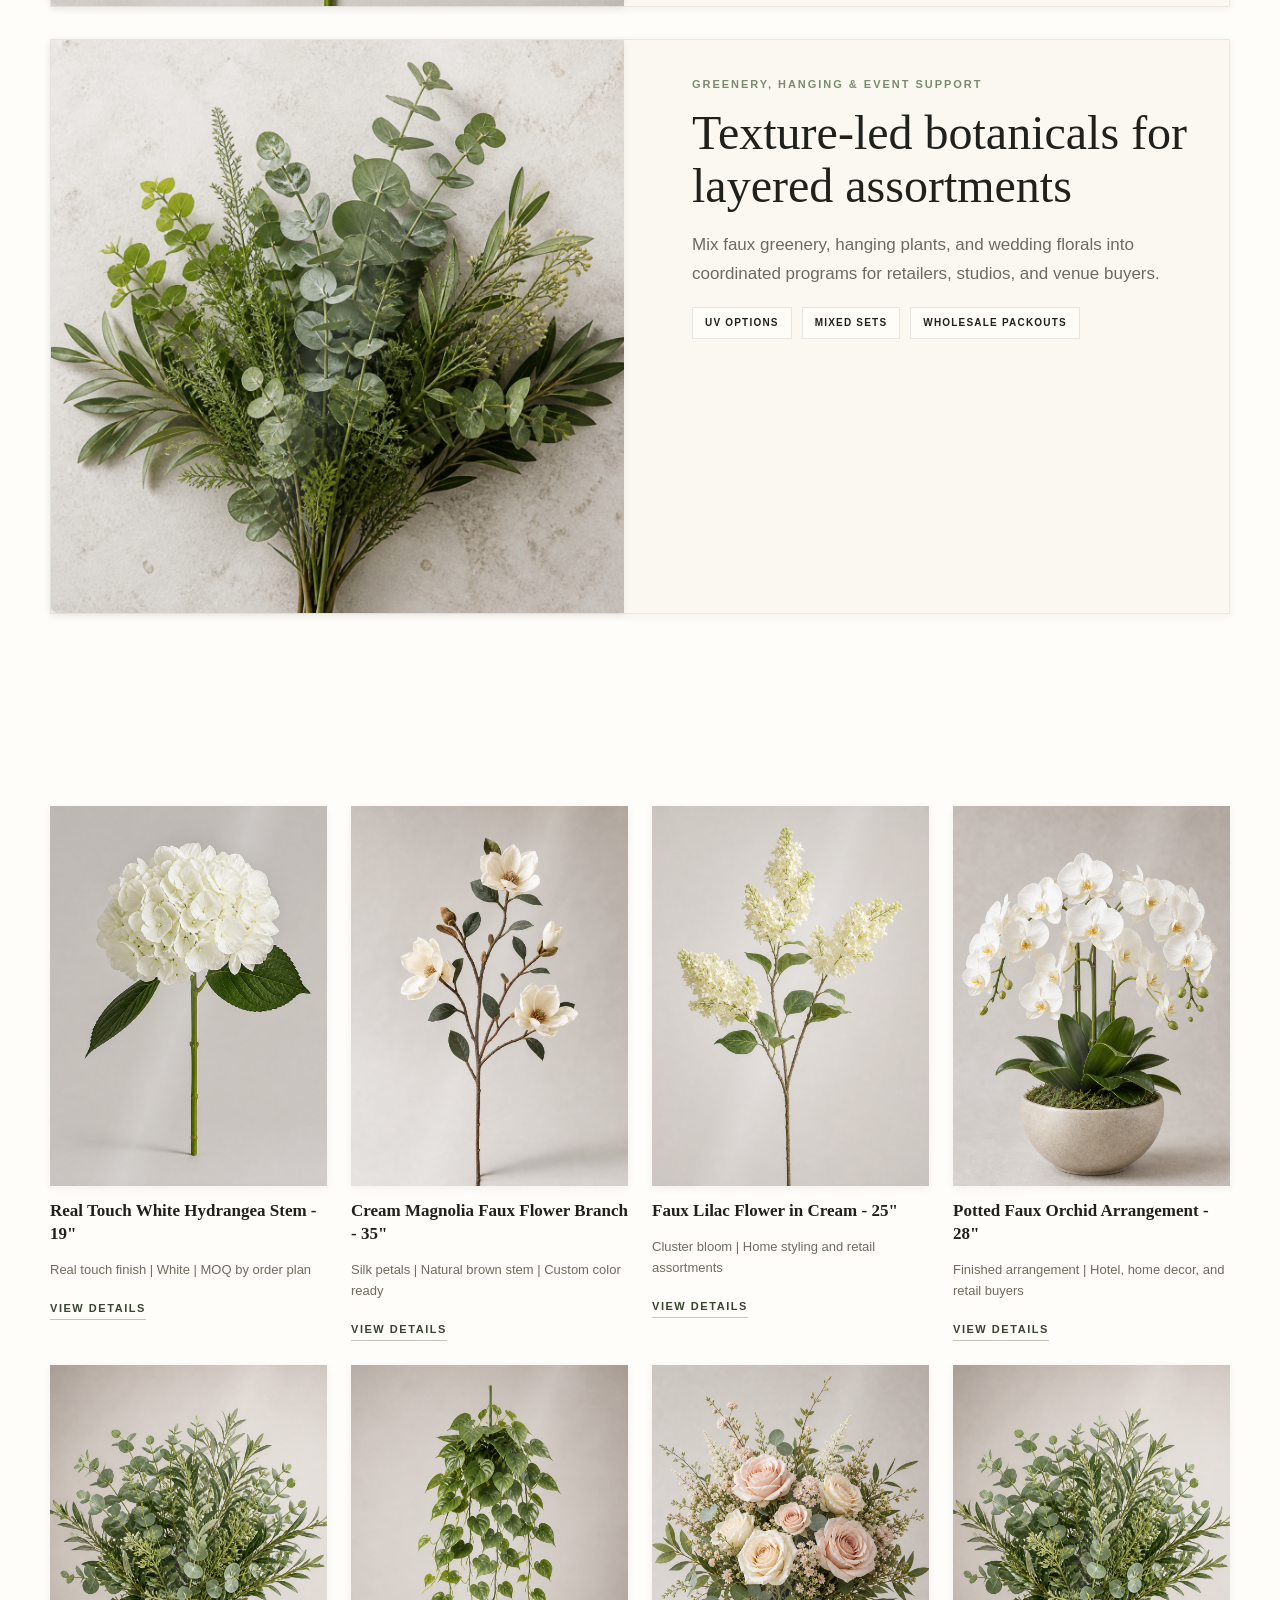
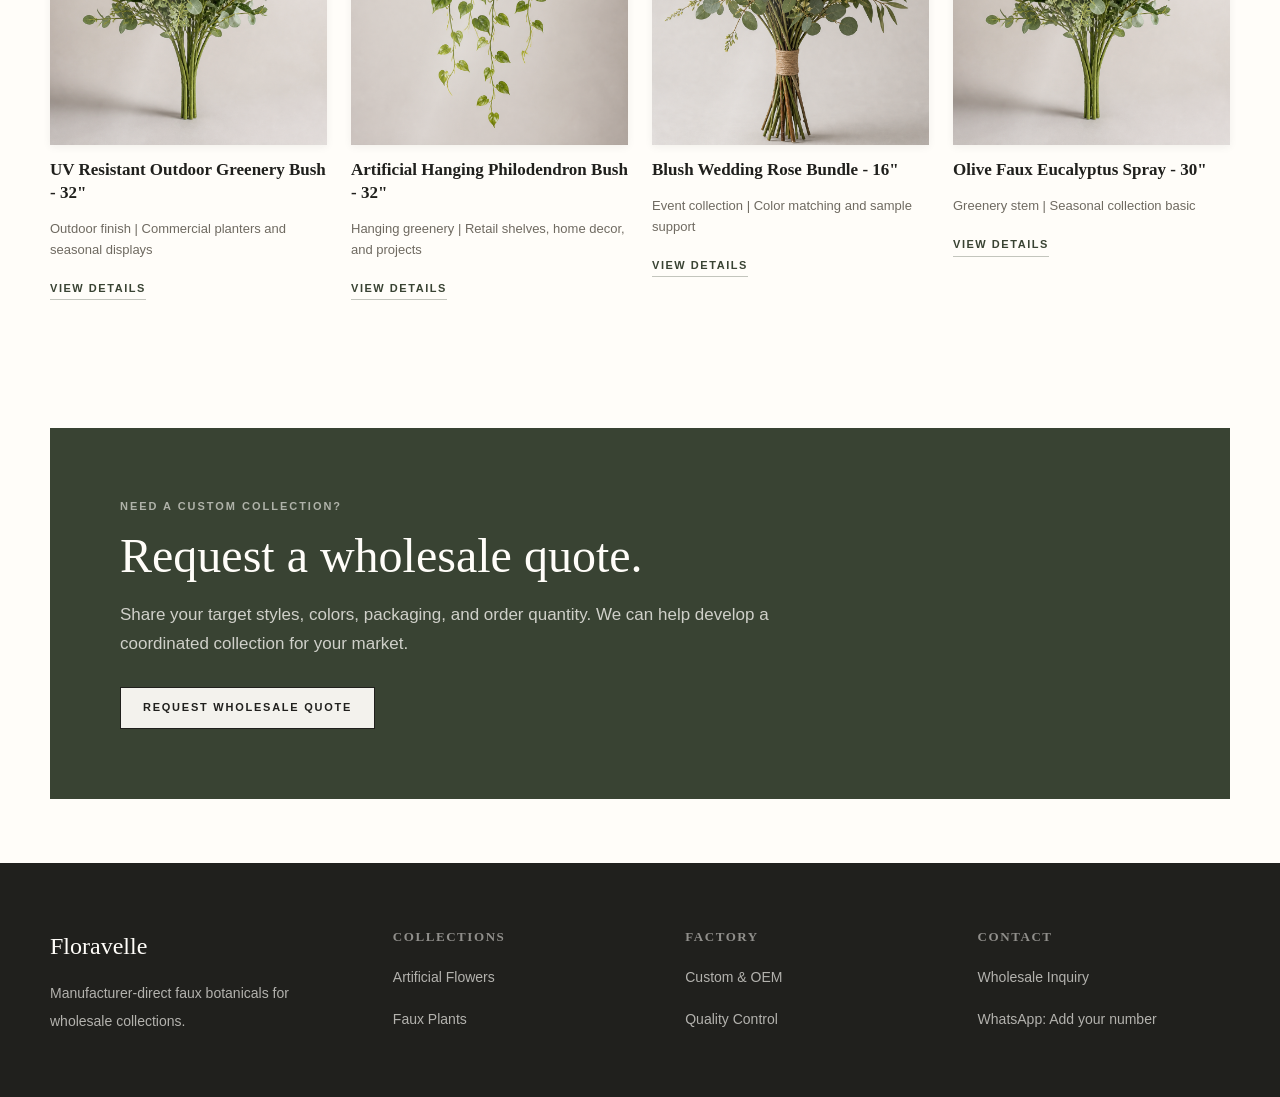
==== commit 2ea35465: "Fix generated image paths" ====
--- a/collections.html
+++ b/collections.html
@@ -30,7 +30,7 @@
     </header>
 
     <main>
-      <section class="hero narrow has-image" style="--hero-image:url('assets/images/generated/hero/subpage-hero-refined-botanicals.png');">
+      <section class="hero narrow has-image" style="--hero-image:url('/assets/images/generated/hero/subpage-hero-refined-botanicals.png');">
         <div class="container hero-content">
           <div class="section-kicker">Wholesale-ready botanicals</div>
           <h1>Shop Artificial Flowers</h1>
@@ -57,7 +57,7 @@
       <section class="section">
         <div class="container">
           <div class="collection-showcase surface-panel reveal" id="hydrangeas">
-            <div class="detail-image has-image square" style="--bg-image:url('assets/images/generated/category/hydrangea-category.png');" aria-hidden="true"></div>
+            <div class="detail-image has-image square" style="--bg-image:url('/assets/images/generated/category/hydrangea-category.png');" aria-hidden="true"></div>
             <div class="collection-copy">
               <div class="section-kicker">Hydrangeas & Signature Stems</div>
               <h2 class="section-title">Soft volume for home decor and gifting ranges</h2>
@@ -71,7 +71,7 @@
           </div>
 
           <div class="collection-showcase surface-panel reveal" id="plants">
-            <div class="detail-image has-image square" style="--bg-image:url('assets/images/generated/category/greenery-category.png');" aria-hidden="true"></div>
+            <div class="detail-image has-image square" style="--bg-image:url('/assets/images/generated/category/greenery-category.png');" aria-hidden="true"></div>
             <div class="collection-copy">
               <div class="section-kicker">Greenery, Hanging & Event Support</div>
               <h2 class="section-title">Texture-led botanicals for layered assortments</h2>
@@ -90,49 +90,49 @@
         <div class="container">
           <div class="product-grid reveal-children">
             <article class="product-card" id="hydrangeas">
-              <div class="product-image tall has-image" style="--bg-image:url('assets/images/generated/product/hydrangea-stem-white-19in.png');"></div>
+              <div class="product-image tall has-image" style="--bg-image:url('/assets/images/generated/product/hydrangea-stem-white-19in.png');"></div>
               <h2 class="product-title">Real Touch White Hydrangea Stem - 19"</h2>
               <p class="product-meta">Real touch finish | White | MOQ by order plan</p>
               <a class="text-link" href="product.html">View Details</a>
             </article>
             <article class="product-card" id="branches">
-              <div class="product-image tall has-image" style="--bg-image:url('assets/images/generated/product/magnolia-branch-cream-35in.png');"></div>
+              <div class="product-image tall has-image" style="--bg-image:url('/assets/images/generated/product/magnolia-branch-cream-35in.png');"></div>
               <h2 class="product-title">Cream Magnolia Faux Flower Branch - 35"</h2>
               <p class="product-meta">Silk petals | Natural brown stem | Custom color ready</p>
               <a class="text-link" href="product.html">View Details</a>
             </article>
             <article class="product-card">
-              <div class="product-image tall has-image" style="--bg-image:url('assets/images/generated/product/lilac-branch-cream-25in.png');"></div>
+              <div class="product-image tall has-image" style="--bg-image:url('/assets/images/generated/product/lilac-branch-cream-25in.png');"></div>
               <h2 class="product-title">Faux Lilac Flower in Cream - 25"</h2>
               <p class="product-meta">Cluster bloom | Home styling and retail assortments</p>
               <a class="text-link" href="product.html">View Details</a>
             </article>
             <article class="product-card" id="orchids">
-              <div class="product-image tall has-image" style="--bg-image:url('assets/images/generated/product/orchid-arrangement-white-28in.png');"></div>
+              <div class="product-image tall has-image" style="--bg-image:url('/assets/images/generated/product/orchid-arrangement-white-28in.png');"></div>
               <h2 class="product-title">Potted Faux Orchid Arrangement - 28"</h2>
               <p class="product-meta">Finished arrangement | Hotel, home decor, and retail buyers</p>
               <a class="text-link" href="product.html">View Details</a>
             </article>
             <article class="product-card">
-              <div class="product-image tall has-image" style="--bg-image:url('assets/images/generated/product/uv-greenery-bush-32in.png');"></div>
+              <div class="product-image tall has-image" style="--bg-image:url('/assets/images/generated/product/uv-greenery-bush-32in.png');"></div>
               <h2 class="product-title">UV Resistant Outdoor Greenery Bush - 32"</h2>
               <p class="product-meta">Outdoor finish | Commercial planters and seasonal displays</p>
               <a class="text-link" href="product.html">View Details</a>
             </article>
             <article class="product-card" id="hanging">
-              <div class="product-image tall has-image" style="--bg-image:url('assets/images/generated/product/hanging-philodendron-32in.png');"></div>
+              <div class="product-image tall has-image" style="--bg-image:url('/assets/images/generated/product/hanging-philodendron-32in.png');"></div>
               <h2 class="product-title">Artificial Hanging Philodendron Bush - 32"</h2>
               <p class="product-meta">Hanging greenery | Retail shelves, home decor, and projects</p>
               <a class="text-link" href="product.html">View Details</a>
             </article>
             <article class="product-card" id="wedding">
-              <div class="product-image tall has-image" style="--bg-image:url('assets/images/generated/product/wedding-rose-bundle-16in.png');"></div>
+              <div class="product-image tall has-image" style="--bg-image:url('/assets/images/generated/product/wedding-rose-bundle-16in.png');"></div>
               <h2 class="product-title">Blush Wedding Rose Bundle - 16"</h2>
               <p class="product-meta">Event collection | Color matching and sample support</p>
               <a class="text-link" href="product.html">View Details</a>
             </article>
             <article class="product-card">
-              <div class="product-image tall has-image" style="--bg-image:url('assets/images/generated/product/uv-greenery-bush-32in.png');"></div>
+              <div class="product-image tall has-image" style="--bg-image:url('/assets/images/generated/product/uv-greenery-bush-32in.png');"></div>
               <h2 class="product-title">Olive Faux Eucalyptus Spray - 30"</h2>
               <p class="product-meta">Greenery stem | Seasonal collection basic</p>
               <a class="text-link" href="product.html">View Details</a>
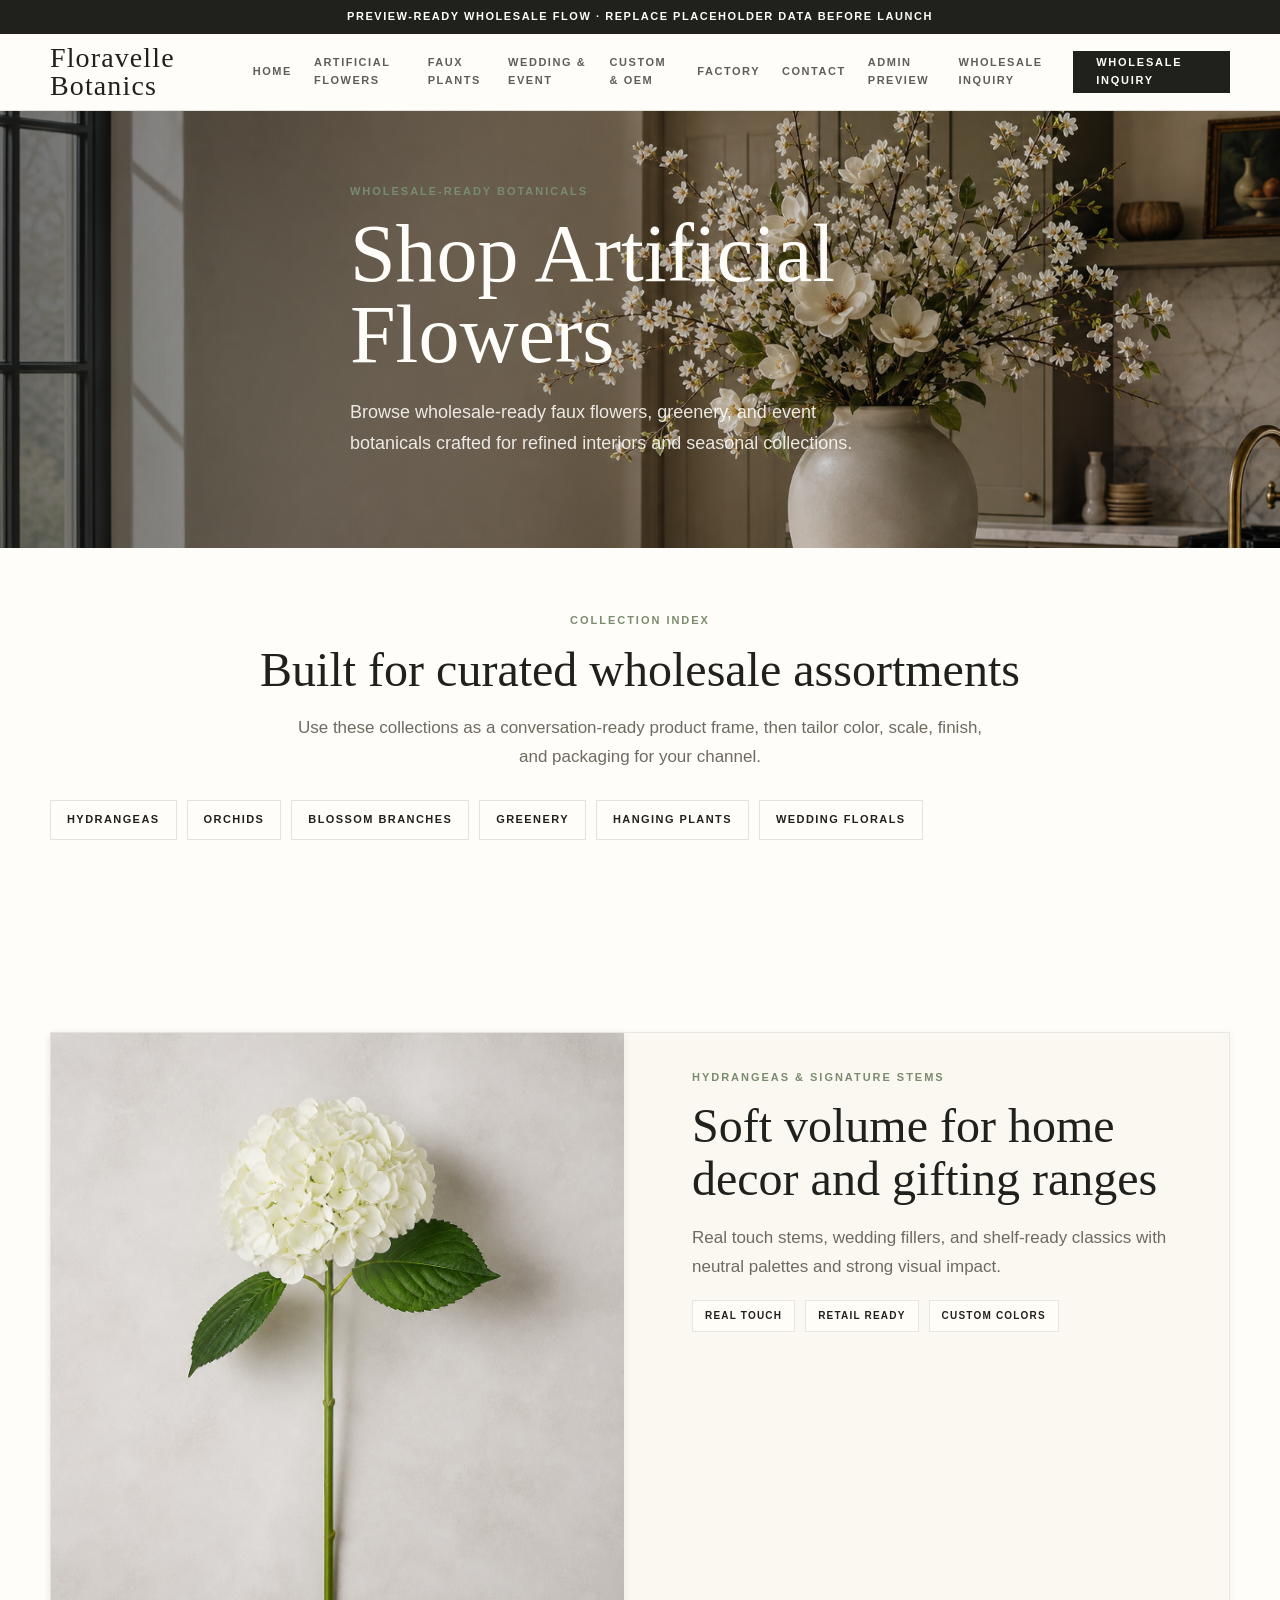
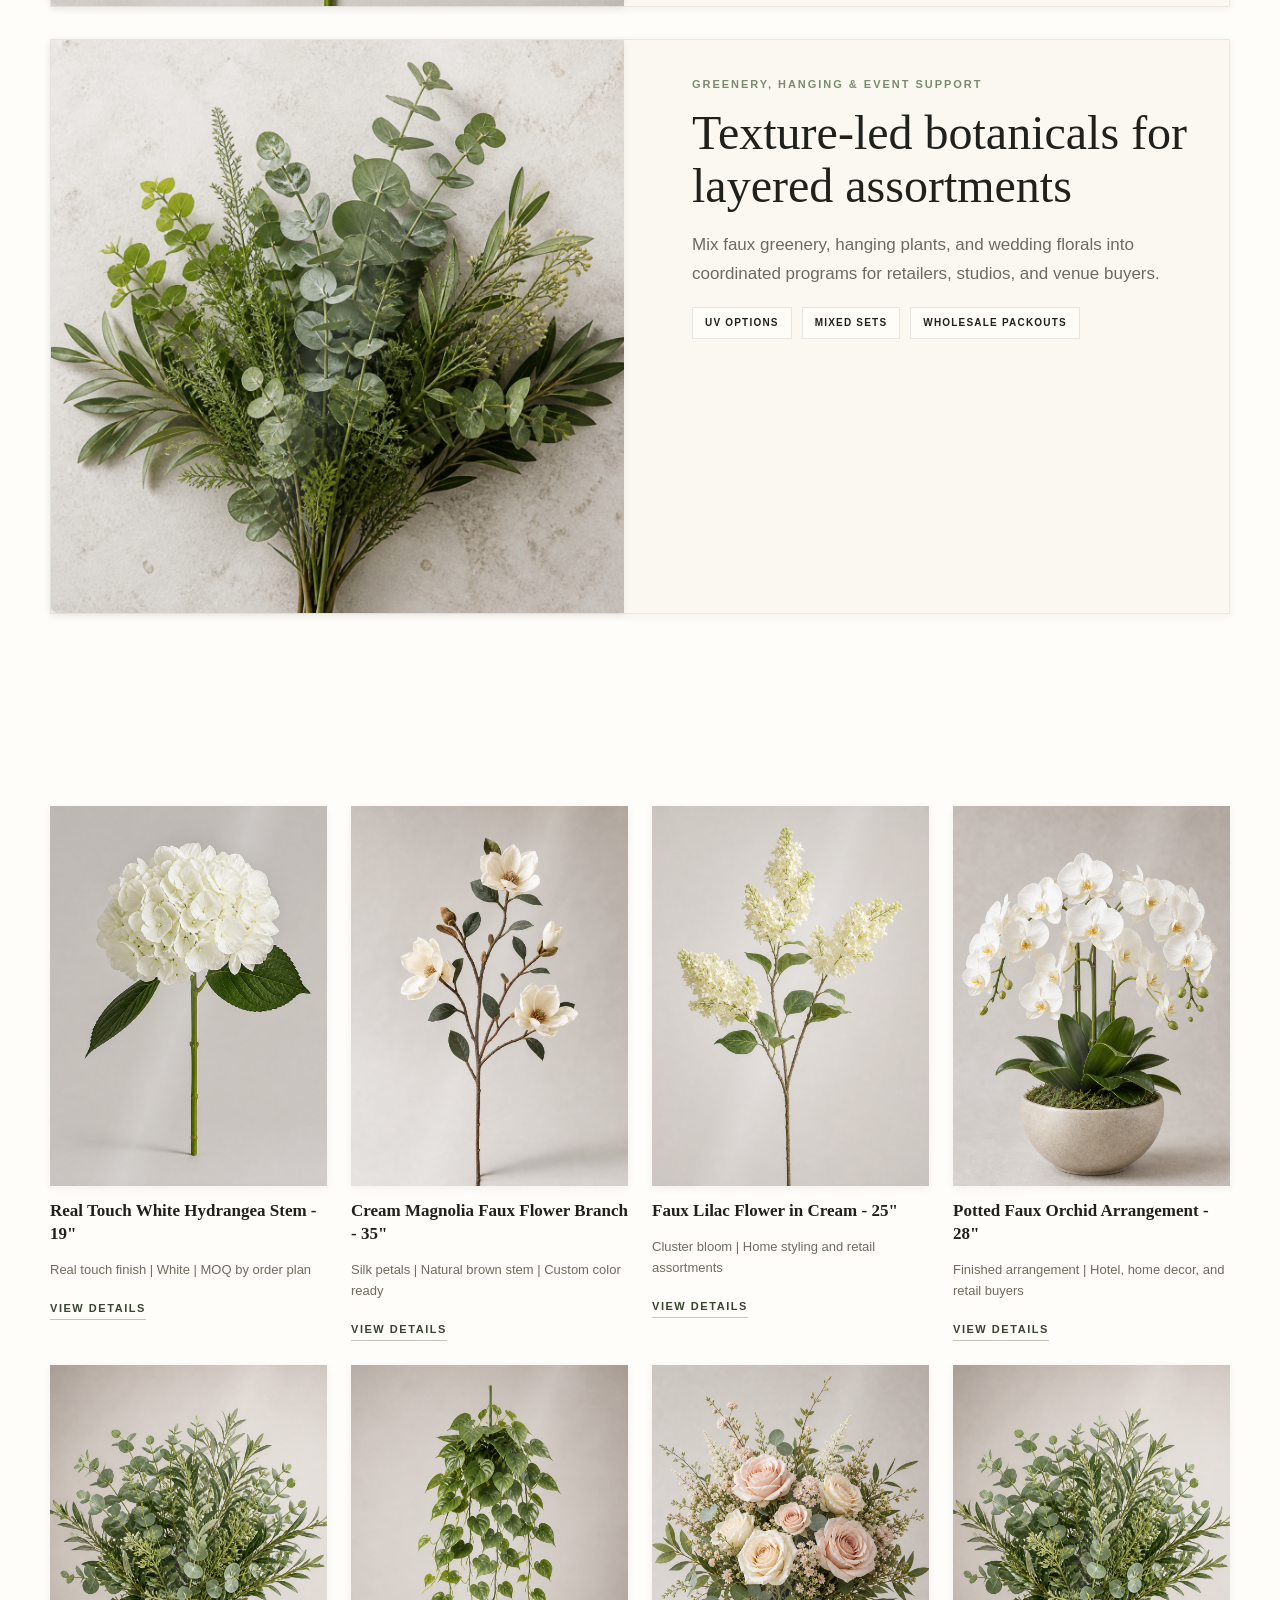
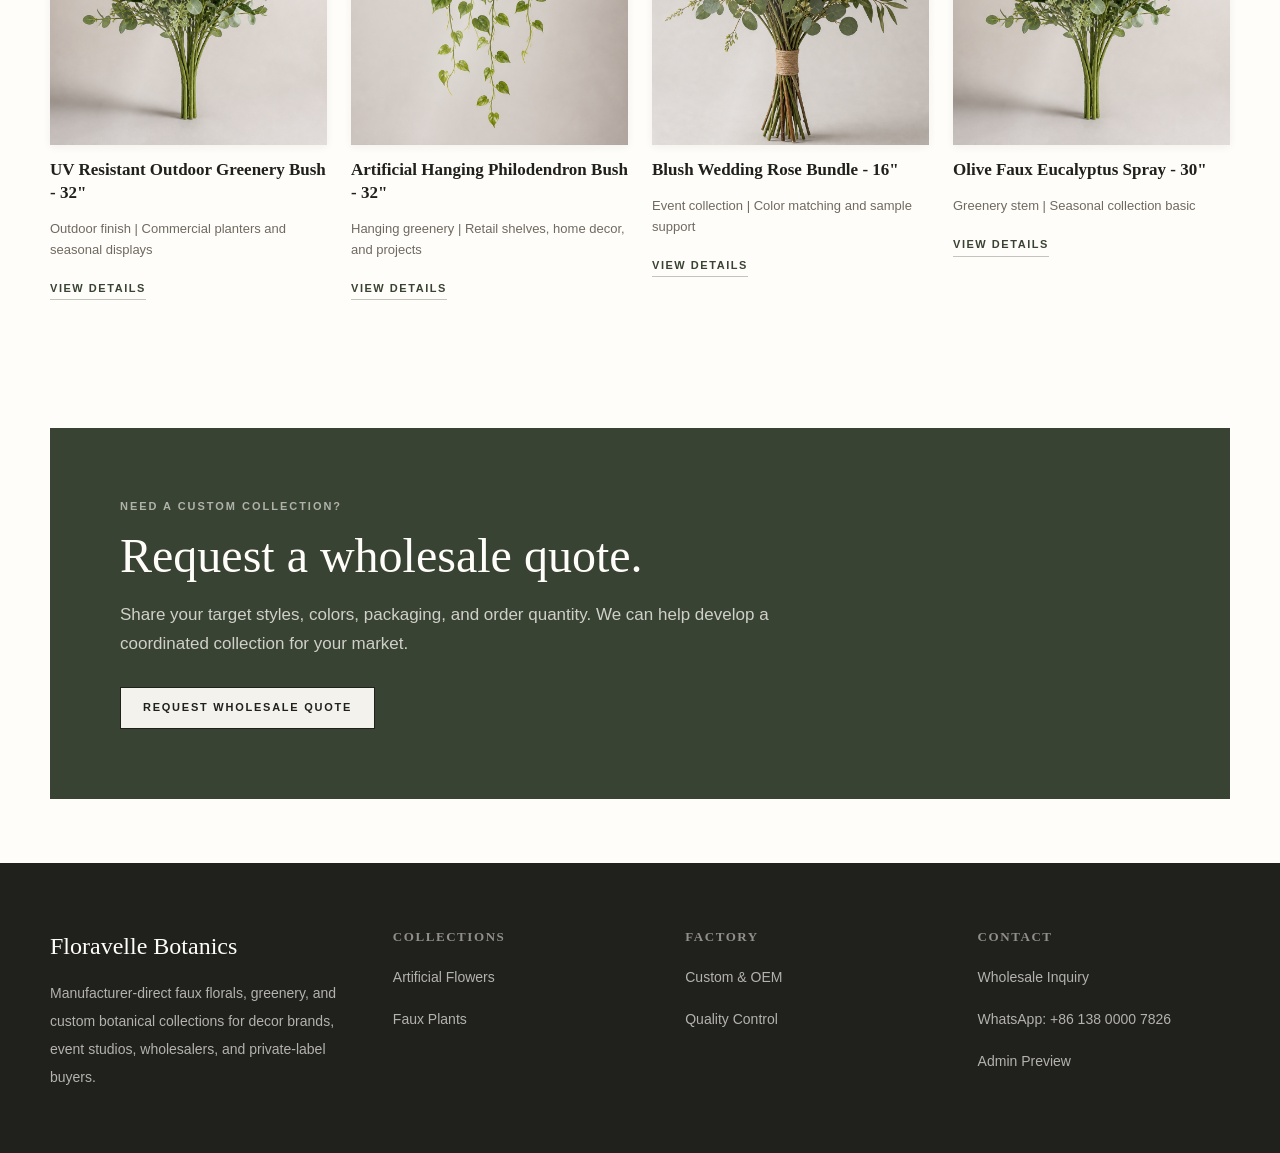
==== commit e4c644be: "Build launch-ready fake data preview" ====
--- a/collections.html
+++ b/collections.html
@@ -6,11 +6,12 @@
   <title>Shop Artificial Flowers | Floravelle</title>
   <meta name="description" content="Wholesale-ready artificial flowers, faux greenery, hanging plants, and event botanicals for retailers, studios, and decor buyers.">
   <link rel="stylesheet" href="assets/css/styles.css">
+  <script src="assets/js/site-data.js" defer></script>
   <script src="assets/js/site.js" defer></script>
 </head>
 <body>
   <div class="site-shell">
-    <div class="top-note">Factory-made faux florals for curated wholesale collections</div>
+    <div class="top-note">Preview-ready wholesale flow · Replace placeholder data before launch</div>
     <header class="site-header">
       <div class="container nav">
         <a class="brand" href="index.html" data-brand>Floravelle</a>
@@ -23,6 +24,7 @@
           <a href="custom-oem.html">Custom & OEM</a>
           <a href="factory.html">Factory</a>
           <a href="contact.html">Contact</a>
+          <a href="admin.html">Admin Preview</a>
           <a href="contact.html">Wholesale Inquiry</a>
         </nav>
         <a class="nav-action" href="contact.html">Wholesale Inquiry</a>
@@ -155,10 +157,10 @@
 
     <footer class="footer">
       <div class="container footer-grid">
-        <div><h3 data-brand>Floravelle</h3><p>Manufacturer-direct faux botanicals for wholesale collections.</p></div>
+        <div><h3 data-brand>Floravelle</h3><p data-company-summary>Manufacturer-direct faux botanicals for wholesale collections.</p></div>
         <div><h4>Collections</h4><p><a href="collections.html">Artificial Flowers</a></p><p><a href="#plants">Faux Plants</a></p></div>
         <div><h4>Factory</h4><p><a href="custom-oem.html">Custom & OEM</a></p><p><a href="factory.html">Quality Control</a></p></div>
-        <div><h4>Contact</h4><p><a href="contact.html">Wholesale Inquiry</a></p><p>WhatsApp: Add your number</p></div>
+        <div><h4>Contact</h4><p><a href="contact.html">Wholesale Inquiry</a></p><p>WhatsApp: <span data-whatsapp>+86 138 0000 7826</span></p><p><a href="admin.html">Admin Preview</a></p></div>
       </div>
     </footer>
   </div>
--- a/assets/css/styles.css
+++ b/assets/css/styles.css
@@ -1046,9 +1046,435 @@
   margin: 0;
 }
 
+/* Admin preview */
+
+.admin-body {
+  background: #f4f2ec;
+}
+
+.admin-shell {
+  min-height: 100vh;
+  display: grid;
+  grid-template-columns: 264px minmax(0, 1fr);
+  color: var(--charcoal);
+}
+
+.admin-sidebar {
+  position: sticky;
+  top: 0;
+  height: 100vh;
+  padding: 28px 18px;
+  background: #1f241d;
+  color: var(--paper);
+  border-right: 1px solid rgba(255, 253, 249, 0.1);
+}
+
+.admin-brand {
+  display: block;
+  margin-bottom: 30px;
+  font-family: var(--serif);
+  font-size: 27px;
+  line-height: 1.08;
+}
+
+.admin-nav {
+  display: grid;
+  gap: 8px;
+}
+
+.admin-nav a {
+  padding: 11px 12px;
+  border: 1px solid transparent;
+  color: rgba(255, 253, 249, 0.72);
+  font-size: 12px;
+  font-weight: 800;
+  letter-spacing: 0.1em;
+  text-transform: uppercase;
+  transition: background var(--duration) var(--ease-out), color var(--duration) var(--ease-out);
+}
+
+.admin-nav a:hover,
+.admin-nav a.is-active {
+  background: rgba(255, 253, 249, 0.1);
+  color: var(--paper);
+  border-color: rgba(255, 253, 249, 0.14);
+}
+
+.admin-mini-card {
+  position: absolute;
+  right: 18px;
+  bottom: 24px;
+  left: 18px;
+  padding: 16px;
+  background: rgba(255, 253, 249, 0.1);
+  border: 1px solid rgba(255, 253, 249, 0.16);
+}
+
+.admin-mini-card span {
+  display: block;
+  margin-bottom: 8px;
+  color: rgba(255, 253, 249, 0.62);
+  font-size: 11px;
+  font-weight: 800;
+  letter-spacing: 0.12em;
+  text-transform: uppercase;
+}
+
+.admin-mini-card strong {
+  display: block;
+  font-size: 15px;
+  line-height: 1.35;
+}
+
+.admin-main {
+  padding: 34px;
+}
+
+.admin-topbar {
+  display: flex;
+  justify-content: space-between;
+  gap: 24px;
+  align-items: flex-start;
+  margin-bottom: 28px;
+}
+
+.admin-topbar h1 {
+  margin: 0 0 8px;
+  font-family: var(--serif);
+  font-size: clamp(34px, 4vw, 56px);
+  font-weight: 400;
+  line-height: 1;
+}
+
+.admin-topbar p {
+  max-width: 760px;
+  margin: 0;
+  color: var(--muted);
+}
+
+.admin-metric-grid {
+  display: grid;
+  grid-template-columns: repeat(6, minmax(0, 1fr));
+  gap: 14px;
+  margin-bottom: 18px;
+}
+
+.admin-metric-card,
+.admin-panel,
+.admin-product-card,
+.admin-category-card {
+  background: var(--paper);
+  border: 1px solid var(--line);
+  box-shadow: var(--shadow-sm);
+}
+
+.admin-metric-card {
+  min-height: 138px;
+  padding: 18px;
+}
+
+.admin-metric-card span,
+.admin-metric-card small {
+  display: block;
+  color: var(--muted);
+  font-size: 12px;
+}
+
+.admin-metric-card strong {
+  display: block;
+  margin: 12px 0 8px;
+  font-family: var(--serif);
+  font-size: 42px;
+  line-height: 1;
+  font-weight: 400;
+}
+
+.admin-grid {
+  display: grid;
+  gap: 18px;
+  margin-bottom: 18px;
+}
+
+.admin-grid.two {
+  grid-template-columns: minmax(0, 1.35fr) minmax(320px, 0.65fr);
+}
+
+.inquiry-admin-grid {
+  grid-template-columns: minmax(0, 1.35fr) minmax(340px, 0.65fr);
+  align-items: start;
+}
+
+.admin-panel {
+  padding: 22px;
+}
+
+.admin-panel + .admin-panel {
+  margin-top: 18px;
+}
+
+.admin-panel-head {
+  display: flex;
+  align-items: flex-start;
+  justify-content: space-between;
+  gap: 18px;
+  margin-bottom: 18px;
+}
+
+.admin-panel-title {
+  margin: 0;
+  font-family: var(--serif);
+  font-size: 28px;
+  font-weight: 400;
+  line-height: 1.1;
+}
+
+.admin-trend {
+  display: grid;
+  grid-template-columns: repeat(7, 1fr);
+  align-items: end;
+  gap: 12px;
+  height: 230px;
+  padding-top: 24px;
+}
+
+.admin-trend span {
+  position: relative;
+  min-height: 18px;
+  background: linear-gradient(180deg, #879874, #394333);
+}
+
+.admin-trend b {
+  position: absolute;
+  top: -24px;
+  left: 50%;
+  transform: translateX(-50%);
+  color: var(--muted);
+  font-size: 12px;
+}
+
+.admin-bars {
+  display: grid;
+  gap: 14px;
+}
+
+.admin-bar-row {
+  display: grid;
+  grid-template-columns: 120px 1fr 42px;
+  gap: 12px;
+  align-items: center;
+  font-size: 13px;
+}
+
+.admin-bar {
+  height: 8px;
+  background: var(--soft-gray);
+  overflow: hidden;
+}
+
+.admin-bar i {
+  display: block;
+  height: 100%;
+  background: var(--sage);
+}
+
+.admin-check-list {
+  margin: 0;
+  padding-left: 18px;
+  color: var(--muted);
+}
+
+.admin-check-list li + li {
+  margin-top: 10px;
+}
+
+.admin-list {
+  display: grid;
+  gap: 10px;
+}
+
+.admin-row {
+  display: grid;
+  grid-template-columns: 1.25fr 1.1fr 0.85fr 100px;
+  gap: 14px;
+  align-items: center;
+  padding: 14px;
+  border: 1px solid var(--line);
+  background: #fbfaf6;
+  cursor: pointer;
+  transition: border-color var(--duration) var(--ease-out), transform var(--duration) var(--ease-out);
+}
+
+.admin-row:hover {
+  border-color: rgba(57, 67, 51, 0.32);
+  transform: translateY(-1px);
+}
+
+.admin-row strong,
+.admin-row span {
+  display: block;
+}
+
+.admin-row span {
+  color: var(--muted);
+  font-size: 12px;
+}
+
+.status {
+  display: inline-flex;
+  align-items: center;
+  min-height: 26px;
+  padding: 0 10px;
+  border: 1px solid var(--line);
+  color: var(--charcoal);
+  background: var(--soft-gray);
+  font-size: 10px;
+  font-weight: 900;
+  letter-spacing: 0.08em;
+  text-transform: uppercase;
+  white-space: nowrap;
+}
+
+.status-new { background: #f4eadc; color: #6c4c22; }
+.status-replied { background: #e9ece3; color: #3f5137; }
+.status-sampling { background: #eef0f2; color: #465464; }
+.status-quoted { background: #f2e2e2; color: #7a3b3b; }
+
+.sticky-panel {
+  position: sticky;
+  top: 24px;
+}
+
+.admin-detail-list {
+  display: grid;
+  gap: 12px;
+  margin: 18px 0 0;
+}
+
+.admin-detail-list dt {
+  color: var(--muted);
+  font-size: 11px;
+  font-weight: 900;
+  letter-spacing: 0.1em;
+  text-transform: uppercase;
+}
+
+.admin-detail-list dd {
+  margin: 0;
+}
+
+.admin-category-grid {
+  display: grid;
+  grid-template-columns: repeat(3, minmax(0, 1fr));
+  gap: 14px;
+}
+
+.admin-category-card {
+  padding: 18px;
+}
+
+.admin-category-card strong,
+.admin-category-card span,
+.admin-category-card small {
+  display: block;
+}
+
+.admin-category-card strong {
+  margin-bottom: 8px;
+  font-family: var(--serif);
+  font-size: 22px;
+  font-weight: 400;
+}
+
+.admin-category-card span,
+.admin-category-card small {
+  color: var(--muted);
+}
+
+.admin-product-grid {
+  display: grid;
+  grid-template-columns: repeat(2, minmax(0, 1fr));
+  gap: 14px;
+}
+
+.admin-product-card {
+  display: grid;
+  grid-template-columns: 116px 1fr;
+  gap: 16px;
+  padding: 14px;
+  align-items: center;
+}
+
+.admin-product-image {
+  aspect-ratio: 4 / 5;
+  background: var(--soft-gray) center / cover no-repeat;
+}
+
+.admin-code {
+  color: var(--sage);
+  font-size: 11px;
+  font-weight: 900;
+  letter-spacing: 0.12em;
+}
+
+.admin-product-card h3 {
+  margin: 4px 0 6px;
+  font-family: var(--serif);
+  font-size: 22px;
+  font-weight: 400;
+  line-height: 1.15;
+}
+
+.admin-product-card p {
+  margin: 0 0 10px;
+  color: var(--muted);
+  font-size: 13px;
+}
+
+.admin-tags {
+  display: flex;
+  flex-wrap: wrap;
+  gap: 6px;
+}
+
+.admin-tags span {
+  padding: 4px 8px;
+  background: var(--soft-gray);
+  color: var(--muted);
+  font-size: 10px;
+  font-weight: 900;
+  letter-spacing: 0.08em;
+  text-transform: uppercase;
+}
+
 /* ── Responsive ───────────────────────── */
 
 @media (max-width: 980px) {
+  .admin-shell {
+    grid-template-columns: 1fr;
+  }
+
+  .admin-sidebar {
+    position: static;
+    height: auto;
+  }
+
+  .admin-mini-card {
+    position: static;
+    margin-top: 18px;
+  }
+
+  .admin-metric-grid,
+  .admin-grid.two,
+  .inquiry-admin-grid,
+  .admin-category-grid,
+  .admin-product-grid {
+    grid-template-columns: 1fr;
+  }
+
+  .admin-topbar {
+    flex-direction: column;
+  }
+
   .nav {
     min-height: 70px;
   }
@@ -1110,6 +1536,24 @@
 }
 
 @media (max-width: 600px) {
+  .admin-main {
+    padding: 18px;
+  }
+
+  .admin-row,
+  .admin-product-card {
+    grid-template-columns: 1fr;
+  }
+
+  .admin-metric-card strong {
+    font-size: 34px;
+  }
+
+  .admin-bar-row {
+    grid-template-columns: 1fr;
+    gap: 6px;
+  }
+
   .top-note {
     font-size: 10px;
     line-height: 1.35;
